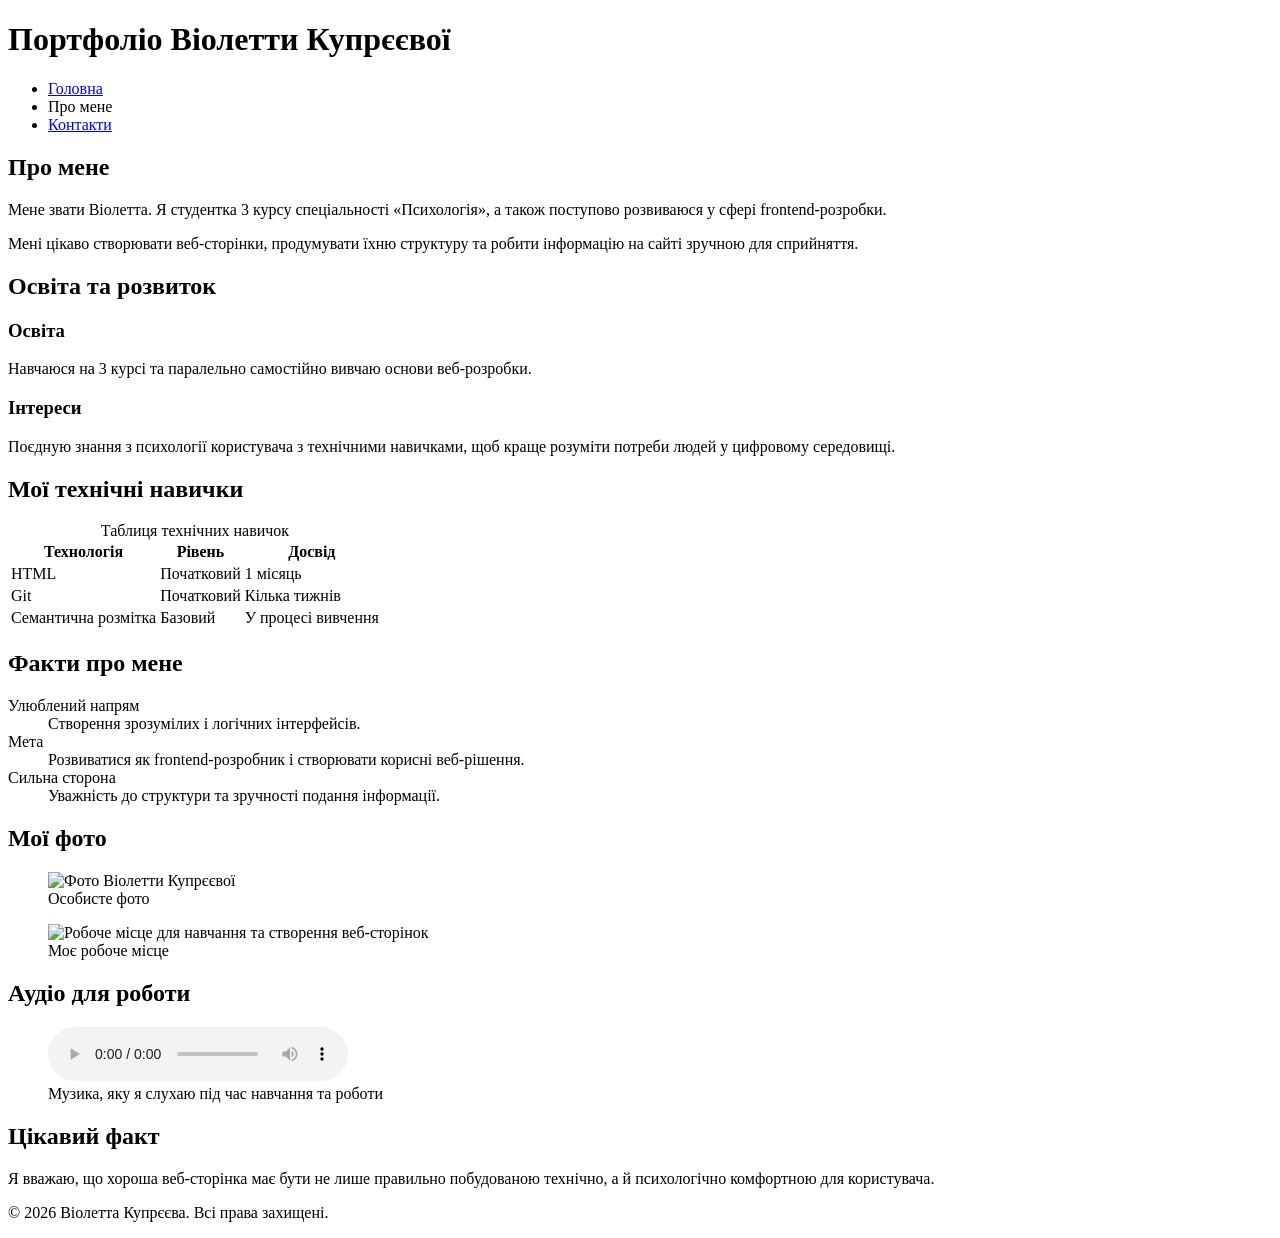
==== about.html @ 8d9bf032 "feat: create about.html with personal info and skills table" ====
<!DOCTYPE html>
<html lang="uk">
<head>
    <meta charset="UTF-8">
    <meta name="viewport" content="width=device-width, initial-scale=1.0">
    <meta name="description" content="Сторінка з детальною інформацією про Віолетту Купрєєву, її освіту, навички та інтереси.">
    <meta name="author" content="Віолетта Купрєєва">
    <title>Про мене — Портфоліо Віолетти Купрєєвої</title>
</head>
<body>
    <header>
        <h1>Портфоліо Віолетти Купрєєвої</h1>
        <nav>
            <ul>
                <li><a href="index.html">Головна</a></li>
                <li>Про мене</li>
                <li><a href="contacts.html">Контакти</a></li>
            </ul>
        </nav>
    </header>

    <main>
        <section>
            <h2>Про мене</h2>
            <p>Мене звати Віолетта. Я студентка 3 курсу спеціальності «Психологія», а також поступово розвиваюся у сфері frontend-розробки.</p>
            <p>Мені цікаво створювати веб-сторінки, продумувати їхню структуру та робити інформацію на сайті зручною для сприйняття.</p>
        </section>

        <section>
            <h2>Освіта та розвиток</h2>
            <h3>Освіта</h3>
            <p>Навчаюся на 3 курсі та паралельно самостійно вивчаю основи веб-розробки.</p>

            <h3>Інтереси</h3>
            <p>Поєдную знання з психології користувача з технічними навичками, щоб краще розуміти потреби людей у цифровому середовищі.</p>
        </section>

        <section>
            <h2>Мої технічні навички</h2>
            <table>
                <caption>Таблиця технічних навичок</caption>
                <thead>
                    <tr>
                        <th>Технологія</th>
                        <th>Рівень</th>
                        <th>Досвід</th>
                    </tr>
                </thead>
                <tbody>
                    <tr>
                        <td>HTML</td>
                        <td>Початковий</td>
                        <td>1 місяць</td>
                    </tr>
                    <tr>
                        <td>Git</td>
                        <td>Початковий</td>
                        <td>Кілька тижнів</td>
                    </tr>
                    <tr>
                        <td>Семантична розмітка</td>
                        <td>Базовий</td>
                        <td>У процесі вивчення</td>
                    </tr>
                </tbody>
            </table>
        </section>

        <section>
            <h2>Факти про мене</h2>
            <dl>
                <dt>Улюблений напрям</dt>
                <dd>Створення зрозумілих і логічних інтерфейсів.</dd>

                <dt>Мета</dt>
                <dd>Розвиватися як frontend-розробник і створювати корисні веб-рішення.</dd>

                <dt>Сильна сторона</dt>
                <dd>Уважність до структури та зручності подання інформації.</dd>
            </dl>
        </section>

        <section>
            <h2>Мої фото</h2>
            <figure>
                <img src="images/photo.jpg" alt="Фото Віолетти Купрєєвої" width="300">
                <figcaption>Особисте фото</figcaption>
            </figure>

            <figure>
                <img src="images/workspace.jpg" alt="Робоче місце для навчання та створення веб-сторінок" width="300">
                <figcaption>Моє робоче місце</figcaption>
            </figure>
        </section>

        <section>
            <h2>Аудіо для роботи</h2>
            <figure>
                <audio controls>
                    <source src="audio/music.mp3" type="audio/mpeg">
                    Ваш браузер не підтримує аудіо.
                </audio>
                <figcaption>Музика, яку я слухаю під час навчання та роботи</figcaption>
            </figure>
        </section>

        <aside>
            <h2>Цікавий факт</h2>
            <p>Я вважаю, що хороша веб-сторінка має бути не лише правильно побудованою технічно, а й психологічно комфортною для користувача.</p>
        </aside>
    </main>

    <footer>
        <p>&copy; 2026 Віолетта Купрєєва. Всі права захищені.</p>
    </footer>
</body>
</html>
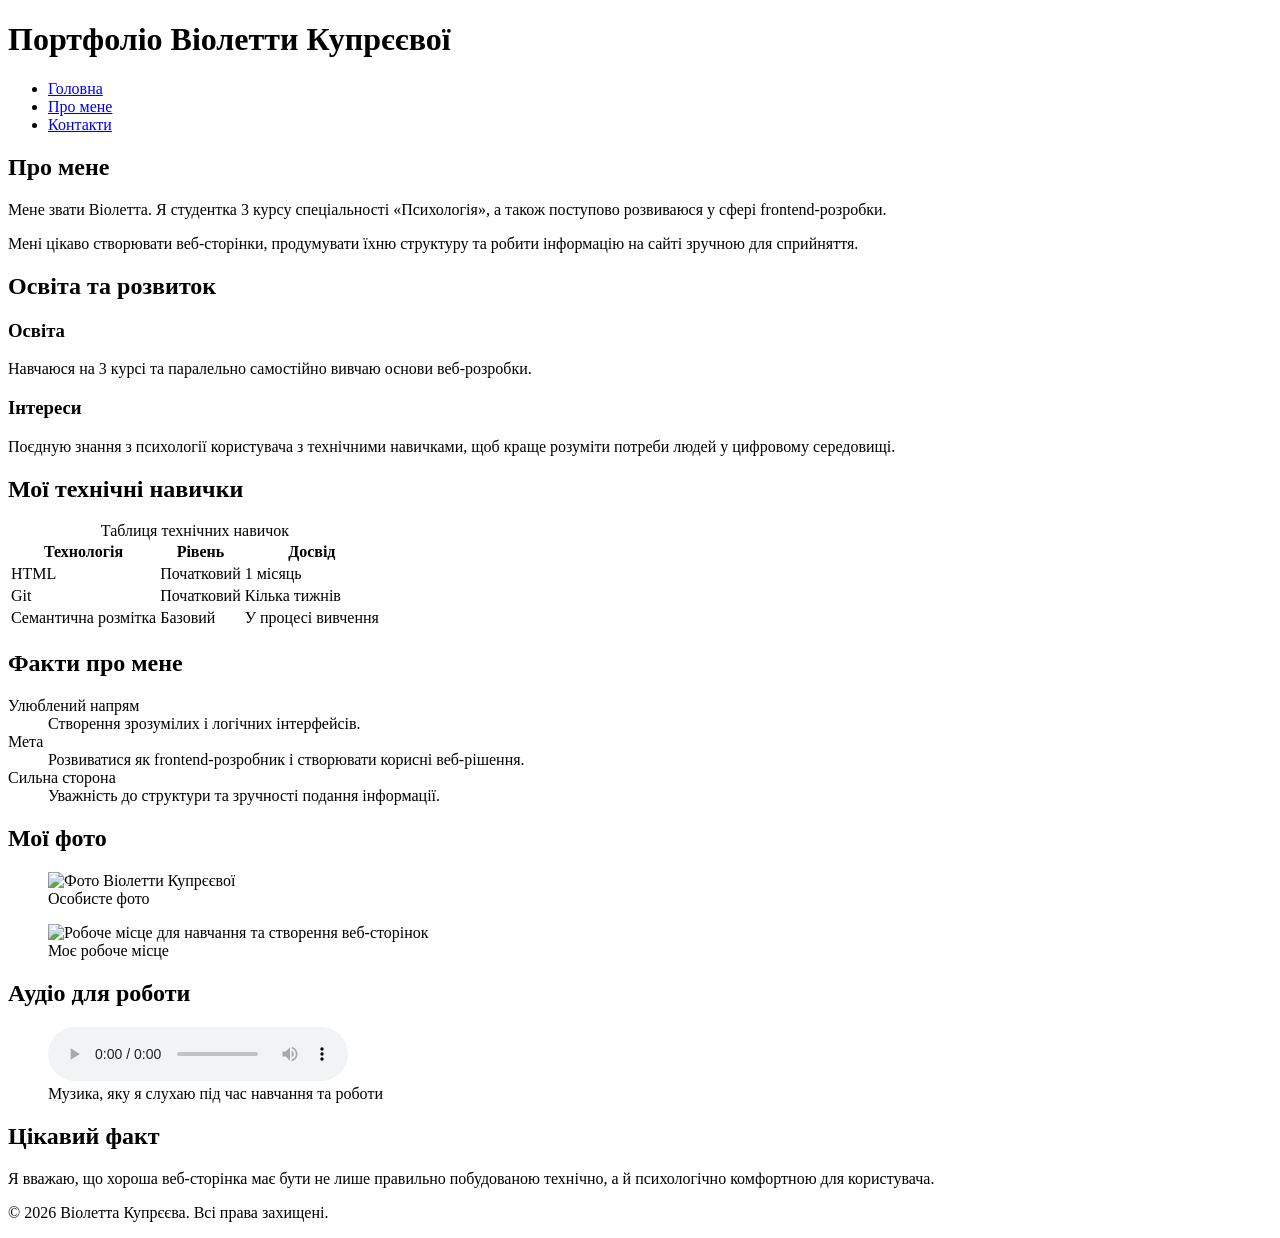
==== commit e6eb76ab: "feat: highlight current page in navigation" ====
--- a/about.html
+++ b/about.html
@@ -13,7 +13,7 @@
         <nav>
             <ul>
                 <li><a href="index.html">Головна</a></li>
-                <li>Про мене</li>
+                <li><a href="about.html" aria-current="page">Про мене</a></li>
                 <li><a href="contacts.html">Контакти</a></li>
             </ul>
         </nav>
@@ -28,11 +28,15 @@
 
         <section>
             <h2>Освіта та розвиток</h2>
-            <h3>Освіта</h3>
-            <p>Навчаюся на 3 курсі та паралельно самостійно вивчаю основи веб-розробки.</p>
+            <article>
+                <h3>Освіта</h3>
+                <p>Навчаюся на 3 курсі та паралельно самостійно вивчаю основи веб-розробки.</p>
+            </article>
 
-            <h3>Інтереси</h3>
-            <p>Поєдную знання з психології користувача з технічними навичками, щоб краще розуміти потреби людей у цифровому середовищі.</p>
+            <article>
+                <h3>Інтереси</h3>
+                <p>Поєдную знання з психології користувача з технічними навичками, щоб краще розуміти потреби людей у цифровому середовищі.</p>
+            </article>
         </section>
 
         <section>
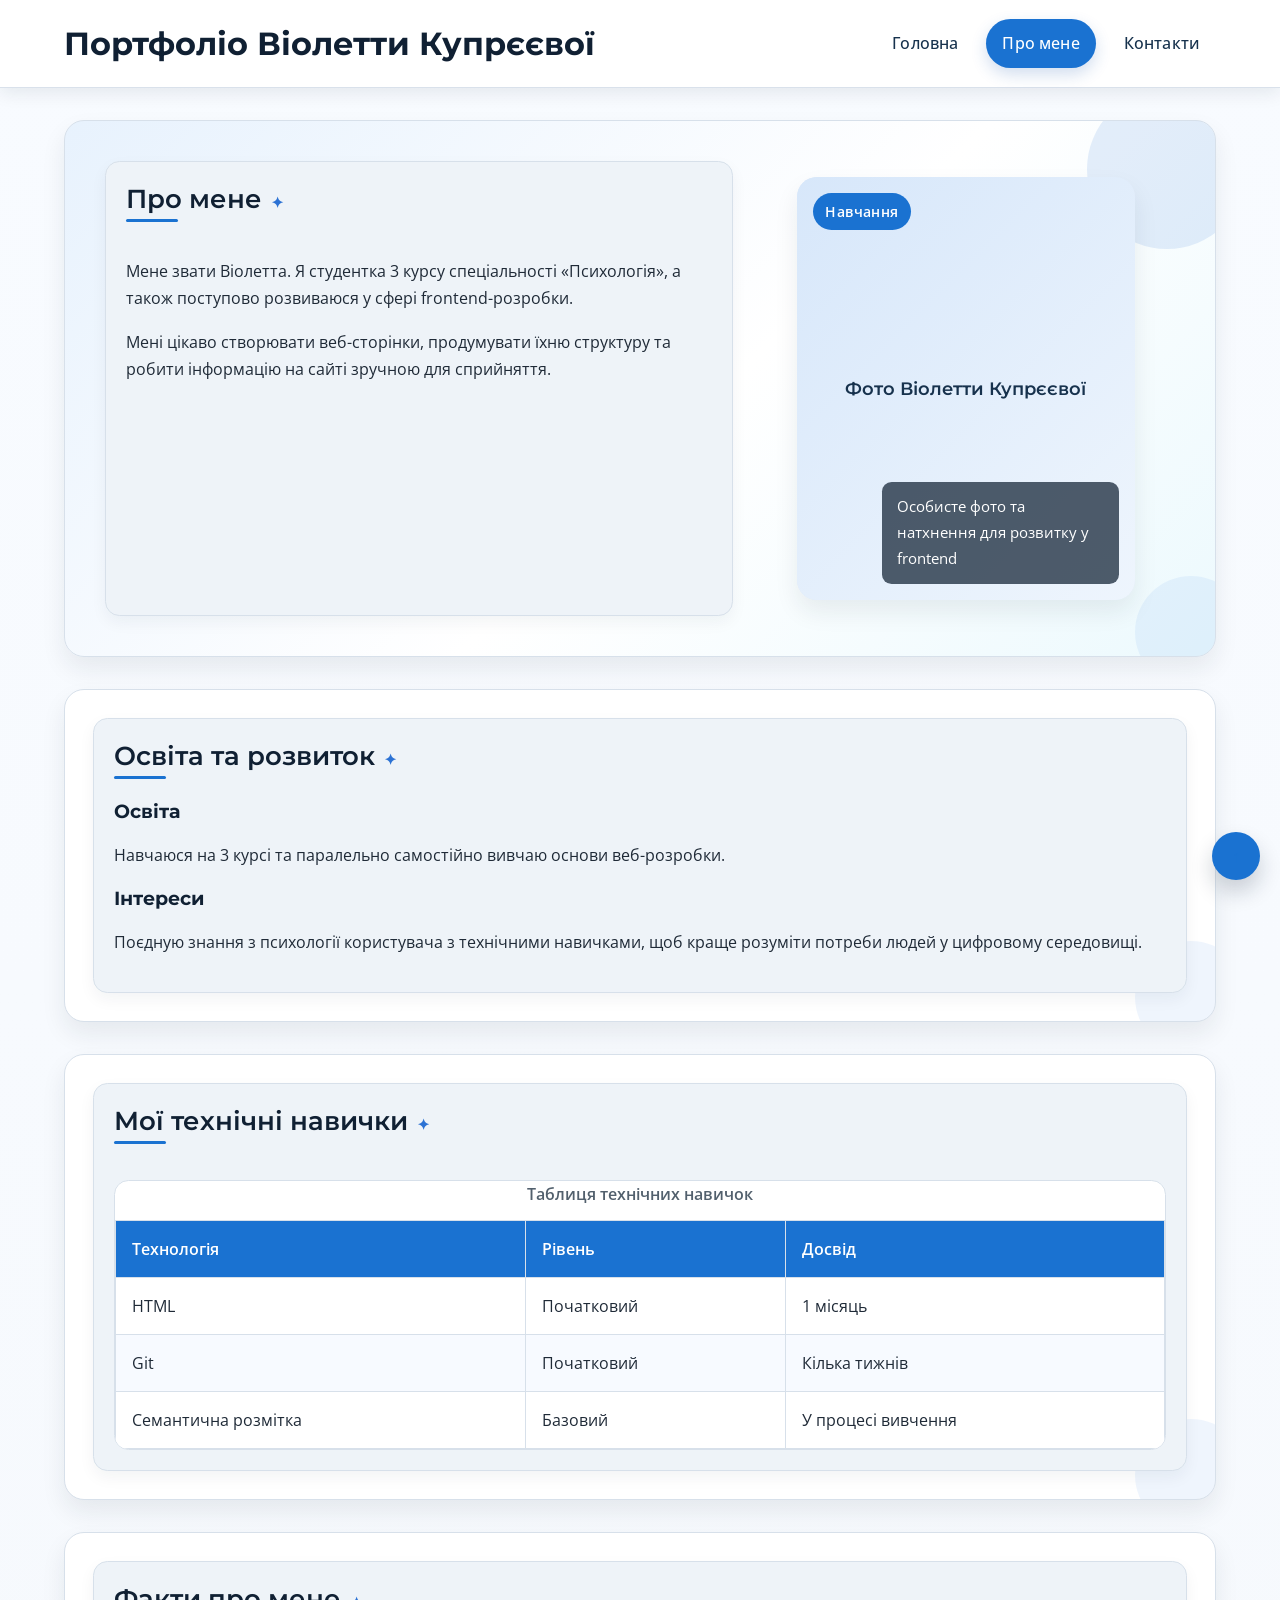
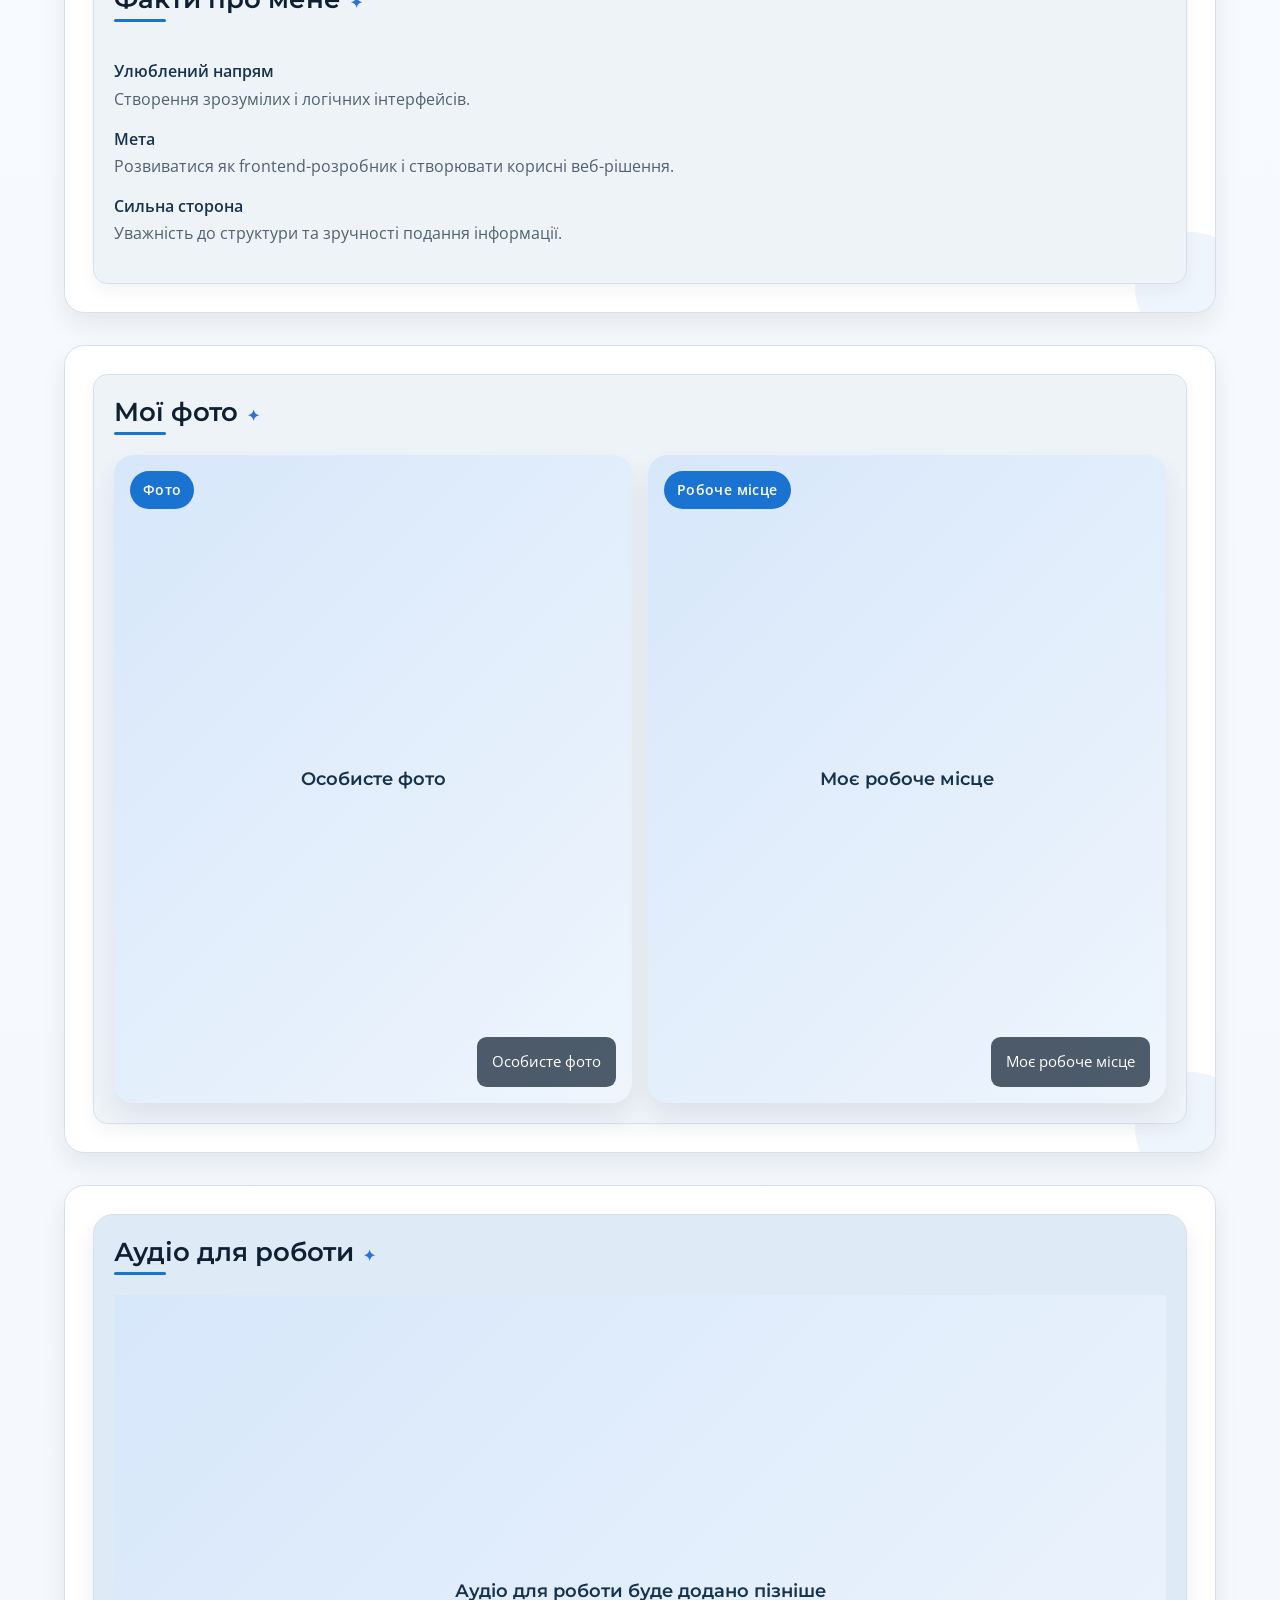
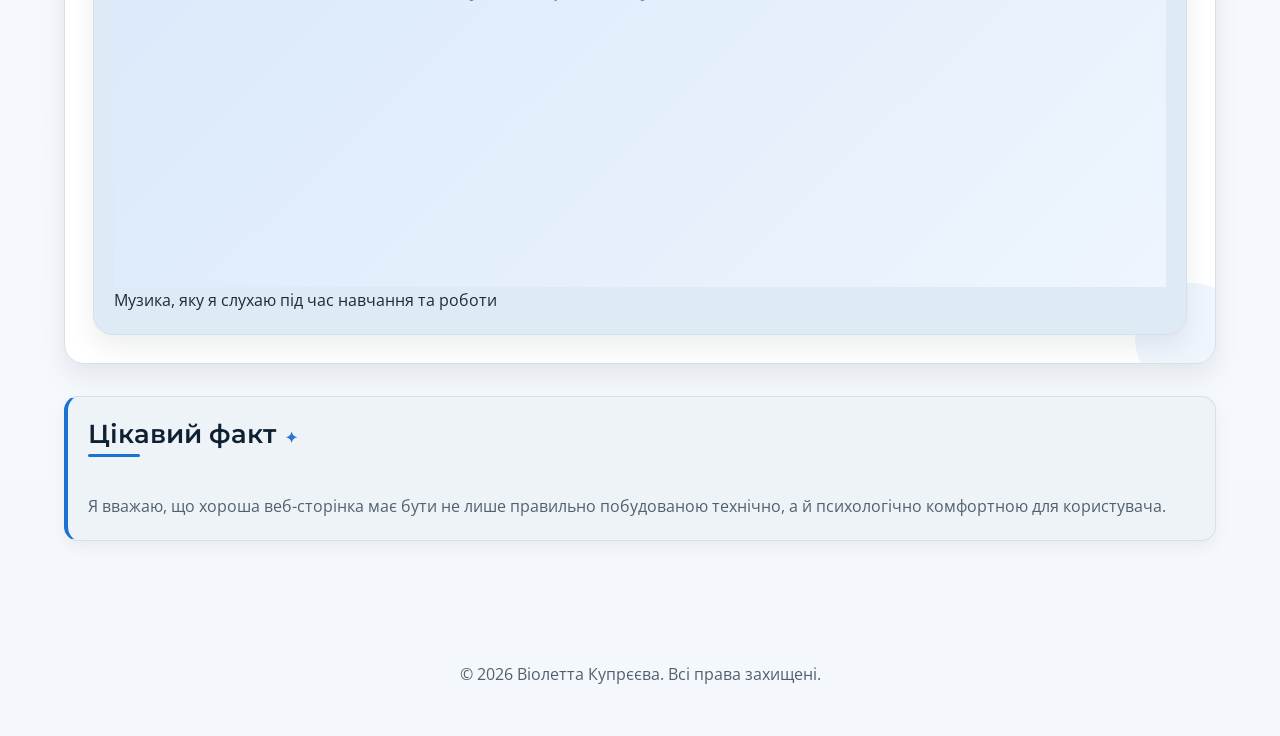
==== commit 8ca3371b: "feat: add CSS styles" ====
--- a/about.html
+++ b/about.html
@@ -6,116 +6,161 @@
     <meta name="description" content="Сторінка з детальною інформацією про Віолетту Купрєєву, її освіту, навички та інтереси.">
     <meta name="author" content="Віолетта Купрєєва">
     <title>Про мене — Портфоліо Віолетти Купрєєвої</title>
+    <link rel="preconnect" href="https://fonts.googleapis.com">
+    <link rel="preconnect" href="https://fonts.gstatic.com" crossorigin>
+    <link href="https://fonts.googleapis.com/css2?family=Montserrat:wght@400;500;600;700&family=Open+Sans:wght@400;500;600&display=swap" rel="stylesheet">
+    <link rel="stylesheet" href="styles.css">
 </head>
-<body>
-    <header>
-        <h1>Портфоліо Віолетти Купрєєвої</h1>
-        <nav>
-            <ul>
-                <li><a href="index.html">Головна</a></li>
-                <li><a href="about.html" aria-current="page">Про мене</a></li>
-                <li><a href="contacts.html">Контакти</a></li>
-            </ul>
-        </nav>
+<body id="top" class="site-body">
+    <header id="site-header" class="site-header">
+        <div class="content-shell">
+            <h1>Портфоліо Віолетти Купрєєвої</h1>
+            <nav aria-label="Основна навігація">
+                <ul class="nav-menu">
+                    <li><a href="index.html">Головна</a></li>
+                    <li><a href="about.html" aria-current="page">Про мене</a></li>
+                    <li><a href="contacts.html">Контакти</a></li>
+                </ul>
+            </nav>
+        </div>
     </header>
 
-    <main>
-        <section>
-            <h2>Про мене</h2>
-            <p>Мене звати Віолетта. Я студентка 3 курсу спеціальності «Психологія», а також поступово розвиваюся у сфері frontend-розробки.</p>
-            <p>Мені цікаво створювати веб-сторінки, продумувати їхню структуру та робити інформацію на сайті зручною для сприйняття.</p>
-        </section>
+    <main class="page-main">
+        <div class="content-shell">
+            <section id="hero" class="content-section">
+                <div class="info-card">
+                    <h2 class="section-title">Про мене</h2>
+                    <p>Мене звати Віолетта. Я студентка 3 курсу спеціальності «Психологія», а також поступово розвиваюся у сфері frontend-розробки.</p>
+                    <p>Мені цікаво створювати веб-сторінки, продумувати їхню структуру та робити інформацію на сайті зручною для сприйняття.</p>
+                </div>
 
-        <section>
-            <h2>Освіта та розвиток</h2>
-            <article>
-                <h3>Освіта</h3>
-                <p>Навчаюся на 3 курсі та паралельно самостійно вивчаю основи веб-розробки.</p>
-            </article>
+                <figure class="media-card">
+                    <span class="media-badge">Навчання</span>
+                    <div class="media-placeholder media-placeholder--portrait" aria-label="Місце для особистого фото">
+                        Фото Віолетти Купрєєвої
+                    </div>
+                    <figcaption class="media-overlay">Особисте фото та натхнення для розвитку у frontend</figcaption>
+                </figure>
+            </section>
 
-            <article>
-                <h3>Інтереси</h3>
-                <p>Поєдную знання з психології користувача з технічними навичками, щоб краще розуміти потреби людей у цифровому середовищі.</p>
-            </article>
-        </section>
+            <section class="content-section">
+                <div class="info-card">
+                    <h2 class="section-title">Освіта та розвиток</h2>
+                    <article>
+                        <h3>Освіта</h3>
+                        <p>Навчаюся на 3 курсі та паралельно самостійно вивчаю основи веб-розробки.</p>
+                    </article>
 
-        <section>
-            <h2>Мої технічні навички</h2>
-            <table>
-                <caption>Таблиця технічних навичок</caption>
-                <thead>
-                    <tr>
-                        <th>Технологія</th>
-                        <th>Рівень</th>
-                        <th>Досвід</th>
-                    </tr>
-                </thead>
-                <tbody>
-                    <tr>
-                        <td>HTML</td>
-                        <td>Початковий</td>
-                        <td>1 місяць</td>
-                    </tr>
-                    <tr>
-                        <td>Git</td>
-                        <td>Початковий</td>
-                        <td>Кілька тижнів</td>
-                    </tr>
-                    <tr>
-                        <td>Семантична розмітка</td>
-                        <td>Базовий</td>
-                        <td>У процесі вивчення</td>
-                    </tr>
-                </tbody>
-            </table>
-        </section>
+                    <article>
+                        <h3>Інтереси</h3>
+                        <p>Поєдную знання з психології користувача з технічними навичками, щоб краще розуміти потреби людей у цифровому середовищі.</p>
+                    </article>
+                </div>
+            </section>
 
-        <section>
-            <h2>Факти про мене</h2>
-            <dl>
-                <dt>Улюблений напрям</dt>
-                <dd>Створення зрозумілих і логічних інтерфейсів.</dd>
+            <section class="content-section">
+                <div class="info-card">
+                    <h2 class="section-title">Мої технічні навички</h2>
+                    <div class="table-wrapper">
+                        <table>
+                            <caption>Таблиця технічних навичок</caption>
+                            <thead>
+                                <tr>
+                                    <th>Технологія</th>
+                                    <th>Рівень</th>
+                                    <th>Досвід</th>
+                                </tr>
+                            </thead>
+                            <tbody>
+                                <tr>
+                                    <td>HTML</td>
+                                    <td>Початковий</td>
+                                    <td>1 місяць</td>
+                                </tr>
+                                <tr>
+                                    <td>Git</td>
+                                    <td>Початковий</td>
+                                    <td>Кілька тижнів</td>
+                                </tr>
+                                <tr>
+                                    <td>Семантична розмітка</td>
+                                    <td>Базовий</td>
+                                    <td>У процесі вивчення</td>
+                                </tr>
+                            </tbody>
+                        </table>
+                    </div>
+                </div>
+            </section>
 
-                <dt>Мета</dt>
-                <dd>Розвиватися як frontend-розробник і створювати корисні веб-рішення.</dd>
+            <section class="content-section">
+                <div class="info-card">
+                    <h2 class="section-title">Факти про мене</h2>
+                    <dl>
+                        <dt>Улюблений напрям</dt>
+                        <dd>Створення зрозумілих і логічних інтерфейсів.</dd>
 
-                <dt>Сильна сторона</dt>
-                <dd>Уважність до структури та зручності подання інформації.</dd>
-            </dl>
-        </section>
+                        <dt>Мета</dt>
+                        <dd>Розвиватися як frontend-розробник і створювати корисні веб-рішення.</dd>
 
-        <section>
-            <h2>Мої фото</h2>
-            <figure>
-                <img src="images/photo.jpg" alt="Фото Віолетти Купрєєвої" width="300">
-                <figcaption>Особисте фото</figcaption>
-            </figure>
+                        <dt>Сильна сторона</dt>
+                        <dd>Уважність до структури та зручності подання інформації.</dd>
+                    </dl>
+                </div>
+            </section>
 
-            <figure>
-                <img src="images/workspace.jpg" alt="Робоче місце для навчання та створення веб-сторінок" width="300">
-                <figcaption>Моє робоче місце</figcaption>
-            </figure>
-        </section>
+            <section class="content-section">
+                <div class="info-card">
+                    <h2 class="section-title">Мої фото</h2>
+                    <div class="gallery-grid">
+                        <div class="media-card">
+                            <span class="media-badge">Фото</span>
+                            <figure>
+                                <div class="media-placeholder media-placeholder--portrait" aria-label="Місце для особистого фото">
+                                    Особисте фото
+                                </div>
+                                <figcaption class="media-overlay">Особисте фото</figcaption>
+                            </figure>
+                        </div>
 
-        <section>
-            <h2>Аудіо для роботи</h2>
-            <figure>
-                <audio controls>
-                    <source src="audio/music.mp3" type="audio/mpeg">
-                    Ваш браузер не підтримує аудіо.
-                </audio>
-                <figcaption>Музика, яку я слухаю під час навчання та роботи</figcaption>
-            </figure>
-        </section>
+                        <div class="media-card">
+                            <span class="media-badge">Робоче місце</span>
+                            <figure>
+                                <div class="media-placeholder media-placeholder--portrait" aria-label="Місце для фото робочого місця">
+                                    Моє робоче місце
+                                </div>
+                                <figcaption class="media-overlay">Моє робоче місце</figcaption>
+                            </figure>
+                        </div>
+                    </div>
+                </div>
+            </section>
 
-        <aside>
-            <h2>Цікавий факт</h2>
-            <p>Я вважаю, що хороша веб-сторінка має бути не лише правильно побудованою технічно, а й психологічно комфортною для користувача.</p>
-        </aside>
+            <section class="content-section">
+                <div class="info-card media-card">
+                    <h2 class="section-title">Аудіо для роботи</h2>
+                    <figure>
+                        <div class="media-placeholder media-placeholder--wide" aria-label="Місце для аудіо">
+                            Аудіо для роботи буде додано пізніше
+                        </div>
+                        <figcaption>Музика, яку я слухаю під час навчання та роботи</figcaption>
+                    </figure>
+                </div>
+            </section>
+
+            <aside class="side-note">
+                <h2 class="section-title">Цікавий факт</h2>
+                <p>Я вважаю, що хороша веб-сторінка має бути не лише правильно побудованою технічно, а й психологічно комфортною для користувача.</p>
+            </aside>
+        </div>
     </main>
 
-    <footer>
-        <p>&copy; 2026 Віолетта Купрєєва. Всі права захищені.</p>
+    <footer class="site-footer">
+        <div class="content-shell">
+            <p>&copy; 2026 Віолетта Купрєєва. Всі права захищені.</p>
+        </div>
     </footer>
+
+    <a class="back-to-top" href="#top" aria-label="Повернутися нагору">↑</a>
 </body>
 </html>
--- a/styles.css
+++ b/styles.css
@@ -0,0 +1,760 @@
+/* ===== Загальні стилі ===== */
+*,
+*::before,
+*::after {
+    box-sizing: border-box;
+}
+
+:root {
+    --bg-color: #f4f7fb;
+    --surface-color: #ffffff;
+    --surface-muted: #eef3f8;
+    --text-color: #1f2a37;
+    --text-soft: #52606d;
+    --accent-color: hsl(211, 78%, 46%);
+    --accent-dark: hsl(211, 78%, 36%);
+    --accent-light: hsl(211, 85%, 94%);
+    --visited-color: rgb(89, 57, 151);
+    --border-color: #d7e0ea;
+    --shadow-soft: 0 0.75rem 1.5rem rgba(31, 42, 55, 0.08);
+    --shadow-hover: 0 1rem 2rem rgba(31, 42, 55, 0.14);
+    --header-height: 5.5rem;
+    --radius-lg: 1.25rem;
+    --radius-md: 0.9rem;
+    --radius-sm: 0.6rem;
+    --container-width: 72rem;
+}
+
+html {
+    scroll-behavior: smooth;
+}
+
+body {
+    margin: 0;
+    padding: 0;
+}
+
+.site-body {
+    font-family: "Open Sans", Arial, sans-serif;
+    font-size: 1rem;
+    line-height: 1.7;
+    color: var(--text-color);
+    background: linear-gradient(180deg, #f8fbff 0%, var(--bg-color) 100%);
+}
+
+img,
+video,
+audio {
+    display: block;
+    max-width: 100%;
+}
+
+a {
+    text-decoration: none;
+    transition: color 0.25s ease, background-color 0.25s ease, transform 0.25s ease, box-shadow 0.25s ease;
+}
+
+a:link {
+    color: var(--accent-color);
+}
+
+a:visited {
+    color: var(--visited-color);
+}
+
+a:hover {
+    color: var(--accent-dark);
+}
+
+a:active {
+    color: #123f80;
+}
+
+a:focus,
+a:focus-visible {
+    outline: 0.1875rem solid rgba(52, 123, 224, 0.35);
+    outline-offset: 0.15rem;
+    border-radius: 0.25rem;
+}
+
+p,
+li,
+dd,
+dt,
+td,
+th,
+label,
+input,
+select,
+textarea,
+button {
+    font-size: 1rem;
+}
+
+h1,
+h2,
+h3 {
+    margin-top: 0;
+    font-family: "Montserrat", "Open Sans", Arial, sans-serif;
+    line-height: 1.25;
+    color: #102033;
+}
+
+h1 {
+    font-size: 2rem;
+}
+
+h2 {
+    font-size: 1.65rem;
+}
+
+h3 {
+    font-size: 1.2rem;
+}
+
+ul,
+ol {
+    padding-left: 1.25rem;
+}
+
+.page-main {
+    padding-top: calc(var(--header-height) + 2rem);
+    padding-bottom: 3rem;
+}
+
+.content-shell {
+    width: min(100% - 2rem, var(--container-width));
+    margin: 0 auto;
+}
+
+.content-section,
+.side-note {
+    margin-bottom: 2rem;
+}
+
+.content-section {
+    position: relative;
+    padding: 1.75rem;
+    background-color: var(--surface-color);
+    border: 0.0625rem solid var(--border-color);
+    border-radius: var(--radius-lg);
+    box-shadow: var(--shadow-soft);
+    overflow: hidden;
+}
+
+.content-section::after {
+    content: "";
+    position: absolute;
+    inset: auto -2rem -2rem auto;
+    width: 7rem;
+    height: 7rem;
+    border-radius: 50%;
+    background: rgba(52, 123, 224, 0.08);
+    z-index: 0;
+}
+
+.content-section > * {
+    position: relative;
+    z-index: 1;
+}
+
+.section-title {
+    position: relative;
+    display: inline-block;
+    margin-bottom: 1.25rem;
+    padding-bottom: 0.45rem;
+    font-size: 1.65rem;
+    font-weight: 600;
+}
+
+.section-title::before {
+    content: "";
+    position: absolute;
+    left: 0;
+    bottom: 0;
+    width: 3.25rem;
+    height: 0.2rem;
+    border-radius: 999px;
+    background: var(--accent-color);
+}
+
+.section-title::after {
+    content: "✦";
+    margin-left: 0.55rem;
+    color: rgb(44, 114, 212);
+    font-size: 0.95rem;
+}
+
+/* ===== Хедер та навігація ===== */
+#site-header.site-header {
+    position: fixed;
+    top: 0;
+    left: 0;
+    width: 100%;
+    min-height: var(--header-height);
+    display: flex;
+    align-items: center;
+    padding: 1rem 0;
+    background-color: rgba(255, 255, 255, 0.94);
+    backdrop-filter: blur(0.5rem);
+    border-bottom: 0.0625rem solid rgba(215, 224, 234, 0.95);
+    box-shadow: 0 0.35rem 1rem rgba(16, 32, 51, 0.08);
+    z-index: 1000;
+}
+
+#site-header.site-header .content-shell {
+    display: flex;
+    align-items: center;
+    justify-content: space-between;
+    gap: 1rem;
+}
+
+#site-header h1,
+#site-header h2,
+#site-header p {
+    margin-bottom: 0;
+}
+
+#site-header h1 {
+    flex: 1 1 18rem;
+    font-size: clamp(1.55rem, 3vw, 2rem);
+}
+
+.site-header nav {
+    margin-left: auto;
+}
+
+nav a {
+    letter-spacing: 0.01em;
+}
+
+.nav-menu {
+    display: flex;
+    flex-wrap: wrap;
+    gap: 0.75rem;
+    align-items: center;
+    justify-content: flex-end;
+    margin: 0;
+    padding: 0;
+    list-style: none;
+}
+
+.nav-menu > li {
+    margin: 0;
+}
+
+.nav-menu a:link,
+.nav-menu a:visited {
+    display: inline-block;
+    padding: 0.7rem 1rem;
+    border-radius: 999px;
+    color: #17324d;
+    font-weight: 500;
+    background-color: transparent;
+}
+
+.nav-menu a[aria-current="page"] {
+    color: #ffffff;
+    background-color: var(--accent-color);
+    box-shadow: 0 0.4rem 1rem rgba(32, 89, 174, 0.2);
+}
+
+.nav-menu a:hover {
+    color: #ffffff;
+    background-color: var(--accent-color);
+    transform: translateY(-0.125rem);
+}
+
+.nav-menu a:active {
+    transform: translateY(0);
+    background-color: var(--accent-dark);
+}
+
+.nav-menu a:focus,
+.nav-menu a:focus-visible {
+    outline: 0.1875rem solid rgba(52, 123, 224, 0.35);
+    outline-offset: 0.15rem;
+}
+
+/* ===== Головна секція ===== */
+#hero {
+    position: relative;
+    display: grid;
+    grid-template-columns: minmax(0, 1.2fr) minmax(16rem, 0.8fr);
+    gap: 1.5rem;
+    align-items: stretch;
+    padding: 2.5rem;
+    background: linear-gradient(135deg, hsl(211, 85%, 95%) 0%, #ffffff 55%, hsl(194, 83%, 96%) 100%);
+}
+
+#hero::before {
+    content: "";
+    position: absolute;
+    top: -2rem;
+    right: -2rem;
+    width: 10rem;
+    height: 10rem;
+    border-radius: 50%;
+    background: rgba(45, 114, 214, 0.12);
+}
+
+.info-card,
+.side-note {
+    padding: 1.25rem;
+    background-color: var(--surface-muted);
+    border: 0.0625rem solid var(--border-color);
+    border-radius: var(--radius-md);
+    box-shadow: 0 0.4rem 1rem rgba(16, 32, 51, 0.05);
+}
+
+.info-card:hover,
+.side-note:hover {
+    box-shadow: var(--shadow-hover);
+}
+
+.side-note {
+    border-left: 0.3rem solid var(--accent-color);
+    color: var(--text-soft);
+}
+
+.side-note p:last-child {
+    margin-bottom: 0;
+}
+
+.content-section ul li::marker,
+.content-section ol li::marker {
+    color: var(--accent-color);
+}
+
+.media-card {
+    position: relative;
+    overflow: hidden;
+    border-radius: var(--radius-lg);
+    background-color: #dfeaf7;
+    box-shadow: var(--shadow-soft);
+}
+
+.media-card figure {
+    margin: 0;
+}
+
+.media-card img,
+.media-card video {
+    width: 100%;
+    border-radius: inherit;
+}
+
+.media-card img {
+    aspect-ratio: 4 / 5;
+    object-fit: cover;
+    transition: transform 0.35s ease;
+}
+
+.media-card:hover img {
+    transform: scale(1.04);
+}
+
+.media-badge {
+    position: absolute;
+    top: 1rem;
+    left: 1rem;
+    display: inline-block;
+    padding: 0.45rem 0.8rem;
+    border-radius: 999px;
+    background-color: var(--accent-color);
+    color: #ffffff;
+    font-size: 0.85rem;
+    font-weight: 600;
+    letter-spacing: 0.03em;
+    z-index: 2;
+}
+
+.media-overlay {
+    position: absolute;
+    right: 1rem;
+    bottom: 1rem;
+    max-width: 70%;
+    padding: 0.75rem 0.95rem;
+    border-radius: var(--radius-sm);
+    background-color: rgba(16, 32, 51, 0.72);
+    color: #ffffff;
+    font-size: 0.95rem;
+    z-index: 2;
+}
+
+.media-placeholder {
+    display: grid;
+    place-items: center;
+    width: 100%;
+    min-height: 20rem;
+    padding: 1.5rem;
+    background: linear-gradient(135deg, #d7e7fa 0%, #eef5fd 100%);
+    color: #17324d;
+    text-align: center;
+    font-family: "Montserrat", "Open Sans", Arial, sans-serif;
+    font-size: 1.1rem;
+    font-weight: 600;
+}
+
+.media-placeholder--portrait {
+    aspect-ratio: 4 / 5;
+}
+
+.media-placeholder--wide {
+    min-height: 14rem;
+    aspect-ratio: 16 / 9;
+}
+
+.gallery-grid {
+    display: grid;
+    grid-template-columns: repeat(auto-fit, minmax(15rem, 1fr));
+    gap: 1rem;
+}
+
+blockquote {
+    margin: 1rem 0 0;
+    padding: 1rem 1.2rem;
+    border-left: 0.25rem solid var(--accent-color);
+    background-color: #f6faff;
+    border-radius: 0 var(--radius-sm) var(--radius-sm) 0;
+}
+
+blockquote p {
+    margin: 0;
+}
+
+blockquote p::before {
+    content: "“";
+    color: var(--accent-color);
+    font-size: 1.35rem;
+    font-weight: 700;
+    margin-right: 0.2rem;
+}
+
+blockquote p::after {
+    content: "”";
+    color: var(--accent-color);
+    font-size: 1.35rem;
+    font-weight: 700;
+    margin-left: 0.2rem;
+}
+
+/* ===== Таблиця ===== */
+.table-wrapper {
+    margin-top: 1rem;
+    border: 0.0625rem solid var(--border-color);
+    border-radius: var(--radius-md);
+    overflow-x: auto;
+    background-color: var(--surface-color);
+}
+
+table {
+    width: 100%;
+    min-width: 32rem;
+    border-collapse: collapse;
+    background-color: var(--surface-color);
+}
+
+caption {
+    margin-bottom: 0.75rem;
+    font-weight: 600;
+    color: var(--text-soft);
+}
+
+th,
+td {
+    padding: 0.9rem 1rem;
+    border: 0.0625rem solid var(--border-color);
+    text-align: left;
+}
+
+th {
+    background-color: var(--accent-color);
+    color: #ffffff;
+    font-weight: 600;
+}
+
+tbody tr:nth-child(even) {
+    background-color: #f7faff;
+}
+
+tbody tr:hover {
+    background-color: var(--accent-light);
+}
+
+dt {
+    font-weight: 600;
+    color: #17324d;
+}
+
+dd {
+    margin: 0 0 0.8rem 0;
+    color: var(--text-soft);
+}
+
+/* ===== Контакти ===== */
+.contact-list {
+    display: grid;
+    gap: 0.85rem;
+}
+
+.contact-list .info-card {
+    height: 100%;
+}
+
+.contact-list p:last-child {
+    margin-bottom: 0;
+}
+
+/* ===== Форма ===== */
+.contact-form {
+    display: grid;
+    gap: 1.25rem;
+    margin-top: 1rem;
+}
+
+.form-group {
+    margin: 0;
+    padding: 1.1rem;
+    border: 0.0625rem solid var(--border-color);
+    border-radius: var(--radius-md);
+    background-color: #fbfdff;
+}
+
+.form-group legend {
+    padding: 0 0.4rem;
+    font-weight: 600;
+    color: #17324d;
+}
+
+.input-row + .input-row {
+    margin-top: 1rem;
+}
+
+.input-row p {
+    margin: 0 0 0.55rem;
+    font-weight: 500;
+    color: #17324d;
+}
+
+.contact-form label {
+    display: inline-block;
+    margin-bottom: 0.45rem;
+    font-weight: 500;
+}
+
+.contact-form input[type="text"],
+.contact-form input[type="email"],
+.contact-form select,
+.contact-form textarea {
+    width: 100%;
+    padding: 0.8rem 0.95rem;
+    border: 0.0625rem solid #bfd0e2;
+    border-radius: var(--radius-sm);
+    background-color: #ffffff;
+    color: var(--text-color);
+    transition: border-color 0.25s ease, box-shadow 0.25s ease, background-color 0.25s ease;
+}
+
+.contact-form textarea {
+    min-height: 8rem;
+    resize: vertical;
+}
+
+.choice-group {
+    display: grid;
+    gap: 0.55rem;
+}
+
+.choice-group label,
+.consent-row label {
+    display: flex;
+    align-items: center;
+    gap: 0.55rem;
+    margin-bottom: 0;
+    font-weight: 400;
+}
+
+.contact-form input[type="radio"],
+.contact-form input[type="checkbox"] {
+    flex-shrink: 0;
+    accent-color: var(--accent-color);
+    margin: 0;
+}
+
+.contact-form input[type="text"]:focus,
+.contact-form input[type="email"]:focus,
+.contact-form select:focus,
+.contact-form textarea:focus,
+.contact-form input[type="radio"]:focus,
+.contact-form input[type="checkbox"]:focus {
+    outline: 0.1875rem solid rgba(52, 123, 224, 0.24);
+    outline-offset: 0.1rem;
+    border-color: var(--accent-color);
+    box-shadow: 0 0 0 0.2rem rgba(52, 123, 224, 0.12);
+}
+
+.contact-form input[type="text"]::placeholder,
+.contact-form input[type="email"]::placeholder,
+.contact-form textarea::placeholder {
+    color: #7b8da1;
+}
+
+.primary-button,
+.contact-form button,
+.contact-form input[type="submit"] {
+    display: inline-block;
+    justify-self: start;
+    padding: 0.85rem 1.35rem;
+    border: none;
+    border-radius: 999px;
+    background: linear-gradient(135deg, var(--accent-color), var(--accent-dark));
+    color: #ffffff;
+    font-weight: 600;
+    cursor: pointer;
+    transition: transform 0.25s ease, box-shadow 0.25s ease, opacity 0.25s ease;
+}
+
+.primary-button:hover,
+.contact-form button:hover,
+.contact-form input[type="submit"]:hover {
+    transform: translateY(-0.125rem);
+    box-shadow: 0 0.8rem 1.4rem rgba(32, 89, 174, 0.25);
+    color: #ffffff;
+}
+
+.primary-button:active,
+.contact-form button:active,
+.contact-form input[type="submit"]:active {
+    transform: translateY(0);
+}
+
+.primary-button:focus,
+.primary-button:focus-visible,
+.contact-form button:focus,
+.contact-form button:focus-visible,
+.contact-form input[type="submit"]:focus,
+.contact-form input[type="submit"]:focus-visible {
+    outline: 0.1875rem solid rgba(52, 123, 224, 0.35);
+    outline-offset: 0.15rem;
+}
+
+/* ===== Медіа ===== */
+audio,
+video {
+    width: 100%;
+    margin-top: 1rem;
+    border-radius: var(--radius-md);
+    background-color: #dde8f4;
+}
+
+iframe,
+embed {
+    max-width: 100%;
+}
+
+/* ===== Футер ===== */
+.site-footer {
+    padding: 1.5rem 1rem 2rem;
+    text-align: center;
+    color: var(--text-soft);
+}
+
+.back-to-top {
+    position: fixed;
+    right: 1.25rem;
+    bottom: 1.25rem;
+    display: inline-flex;
+    align-items: center;
+    justify-content: center;
+    width: 3rem;
+    height: 3rem;
+    border-radius: 50%;
+    background-color: var(--accent-color);
+    color: #ffffff;
+    box-shadow: 0 0.75rem 1.4rem rgba(16, 32, 51, 0.2);
+    z-index: 999;
+}
+
+.back-to-top:hover {
+    background-color: var(--accent-dark);
+    color: #ffffff;
+    transform: translateY(-0.2rem);
+}
+
+.back-to-top:focus,
+.back-to-top:focus-visible {
+    outline: 0.1875rem solid rgba(52, 123, 224, 0.35);
+    outline-offset: 0.18rem;
+}
+
+hr {
+    border: none;
+    border-top: 0.0625rem solid var(--border-color);
+    margin: 1.5rem 0;
+}
+
+/* ===== Адаптивність ===== */
+@media (max-width: 62rem) {
+    #site-header.site-header .content-shell {
+        flex-direction: column;
+        align-items: flex-start;
+        justify-content: flex-start;
+    }
+
+    #site-header h1 {
+        flex: none;
+    }
+
+    .site-header nav {
+        width: 100%;
+        margin-left: 0;
+    }
+
+    .nav-menu {
+        justify-content: flex-start;
+    }
+
+    .page-main {
+        padding-top: 9rem;
+    }
+
+    #hero {
+        grid-template-columns: 1fr;
+        padding: 1.3rem;
+    }
+
+    .content-section {
+        padding: 1.3rem;
+    }
+
+    .media-overlay {
+        max-width: calc(100% - 2rem);
+        font-size: 0.88rem;
+    }
+}
+
+@media (max-width: 30rem) {
+    .content-shell {
+        width: min(100% - 1rem, var(--container-width));
+    }
+
+    .section-title {
+        font-size: 1.35rem;
+    }
+
+    .nav-menu a:link,
+    .nav-menu a:visited {
+        padding: 0.6rem 0.85rem;
+    }
+
+    .table-wrapper {
+        margin-left: -0.25rem;
+        margin-right: -0.25rem;
+    }
+
+    .back-to-top {
+        right: 0.8rem;
+        bottom: 0.8rem;
+    }
+}
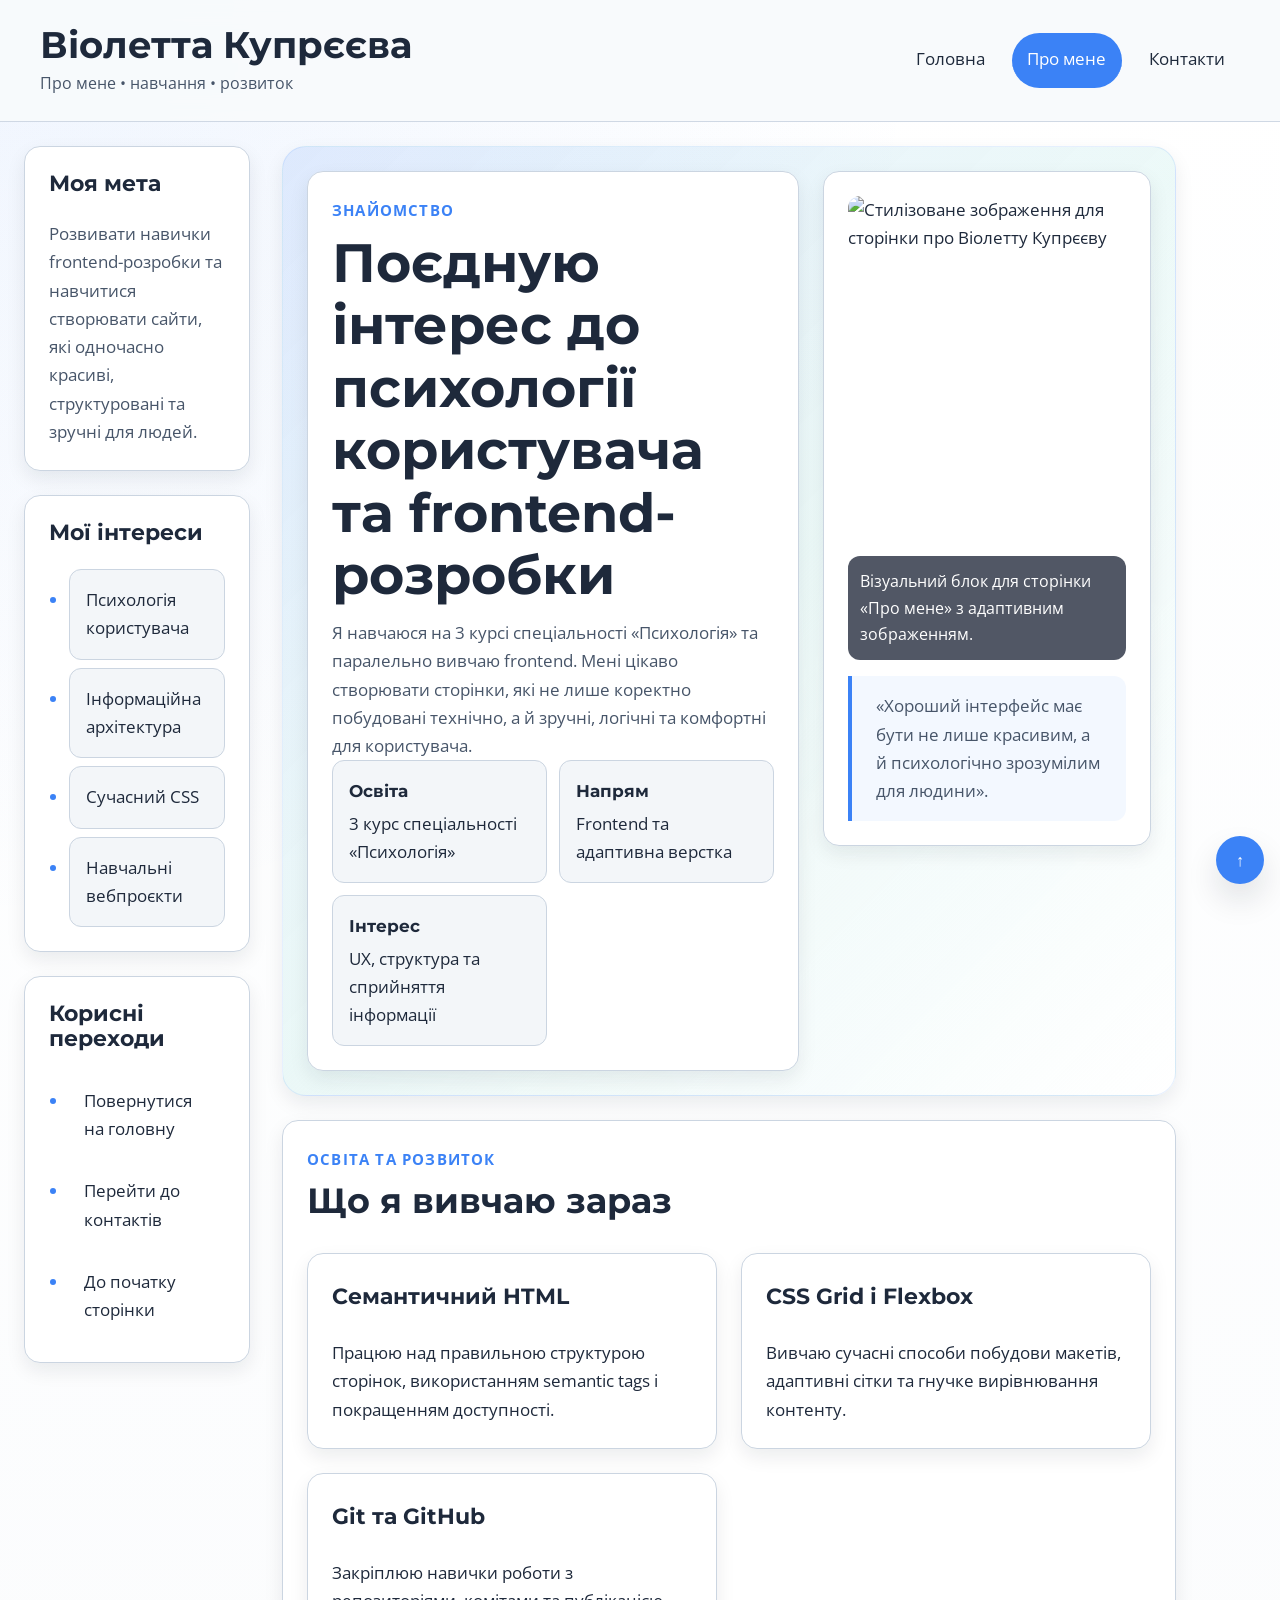
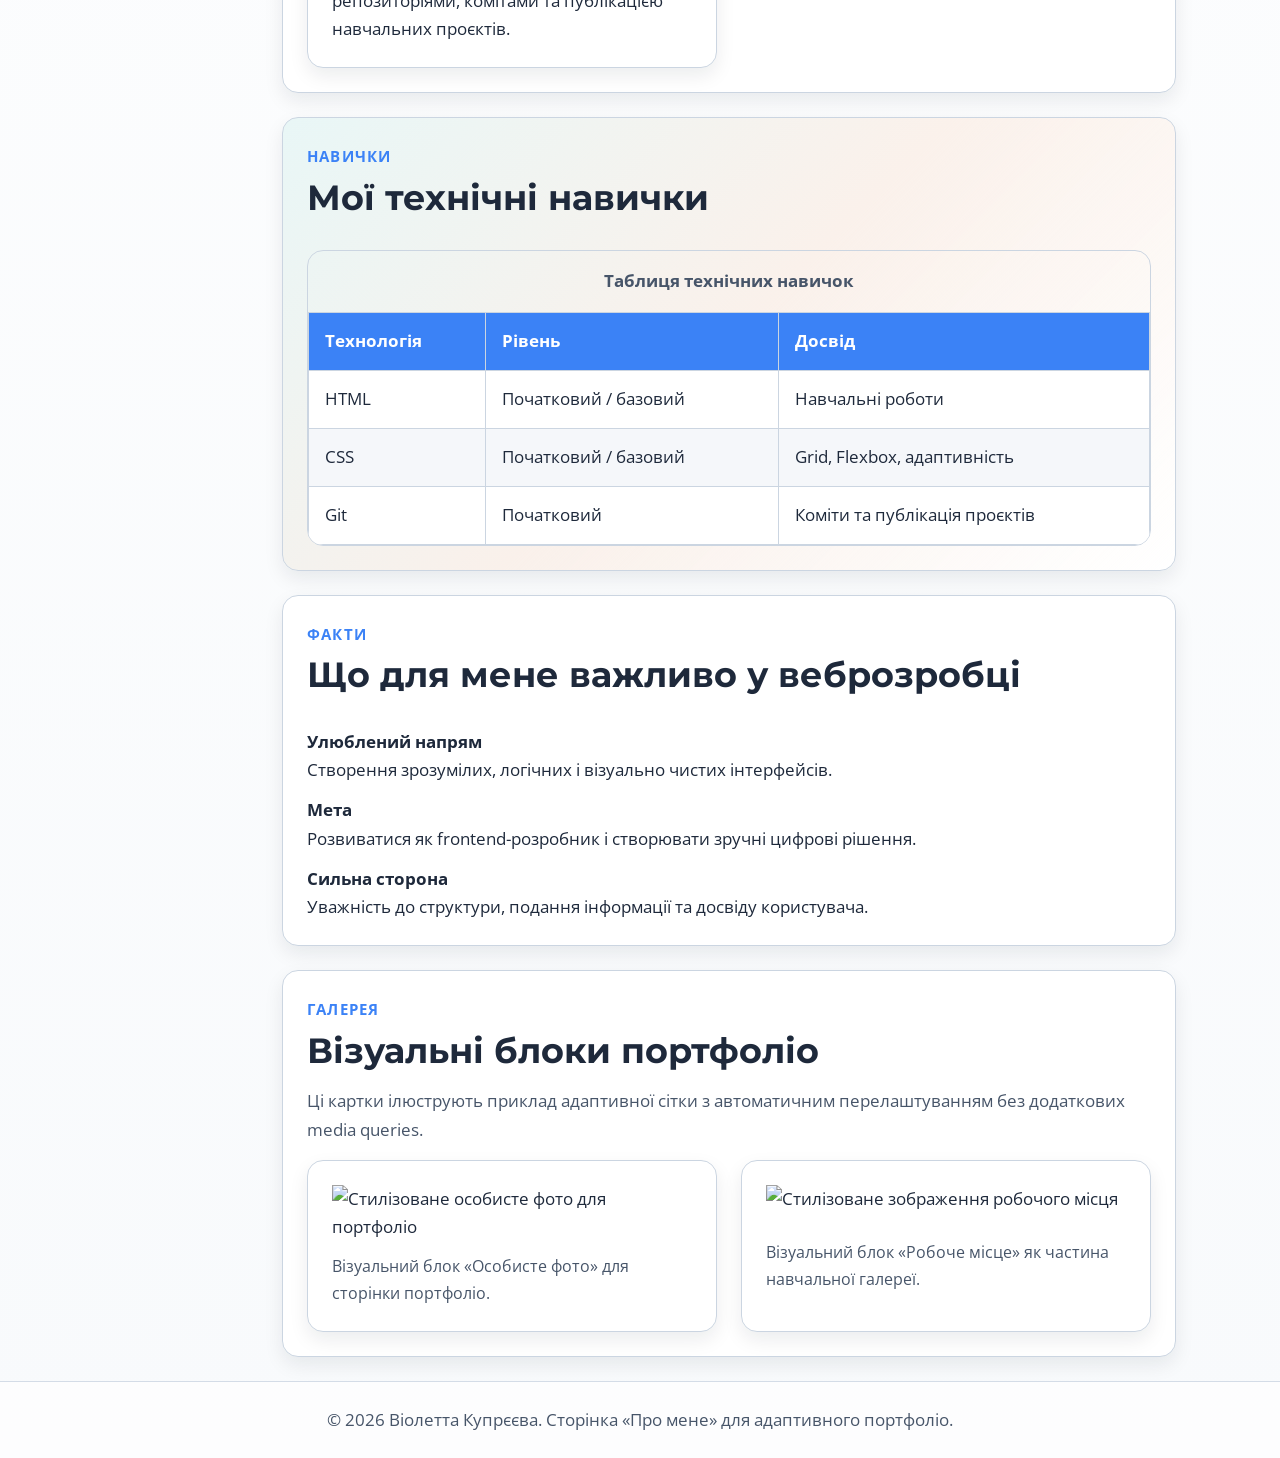
==== commit 2d1b3aa3: "feat: add responsive layout" ====
--- a/about.html
+++ b/about.html
@@ -3,7 +3,7 @@
 <head>
     <meta charset="UTF-8">
     <meta name="viewport" content="width=device-width, initial-scale=1.0">
-    <meta name="description" content="Сторінка з детальною інформацією про Віолетту Купрєєву, її освіту, навички та інтереси.">
+    <meta name="description" content="Сторінка про Віолетту Купрєєву: освіта, навички, інтереси, факти та приклади навчального розвитку у frontend.">
     <meta name="author" content="Віолетта Купрєєва">
     <title>Про мене — Портфоліо Віолетти Купрєєвої</title>
     <link rel="preconnect" href="https://fonts.googleapis.com">
@@ -12,55 +12,101 @@
     <link rel="stylesheet" href="styles.css">
 </head>
 <body id="top" class="site-body">
-    <header id="site-header" class="site-header">
-        <div class="content-shell">
-            <h1>Портфоліо Віолетти Купрєєвої</h1>
-            <nav aria-label="Основна навігація">
-                <ul class="nav-menu">
-                    <li><a href="index.html">Головна</a></li>
-                    <li><a href="about.html" aria-current="page">Про мене</a></li>
-                    <li><a href="contacts.html">Контакти</a></li>
-                </ul>
-            </nav>
-        </div>
-    </header>
-
-    <main class="page-main">
-        <div class="content-shell">
-            <section id="hero" class="content-section">
-                <div class="info-card">
-                    <h2 class="section-title">Про мене</h2>
-                    <p>Мене звати Віолетта. Я студентка 3 курсу спеціальності «Психологія», а також поступово розвиваюся у сфері frontend-розробки.</p>
-                    <p>Мені цікаво створювати веб-сторінки, продумувати їхню структуру та робити інформацію на сайті зручною для сприйняття.</p>
-                </div>
-
-                <figure class="media-card">
-                    <span class="media-badge">Навчання</span>
-                    <div class="media-placeholder media-placeholder--portrait" aria-label="Місце для особистого фото">
-                        Фото Віолетти Купрєєвої
-                    </div>
-                    <figcaption class="media-overlay">Особисте фото та натхнення для розвитку у frontend</figcaption>
-                </figure>
-            </section>
-
-            <section class="content-section">
-                <div class="info-card">
-                    <h2 class="section-title">Освіта та розвиток</h2>
-                    <article>
-                        <h3>Освіта</h3>
-                        <p>Навчаюся на 3 курсі та паралельно самостійно вивчаю основи веб-розробки.</p>
+    <div class="page">
+        <header class="site-header">
+            <div class="container site-header__inner">
+                <a class="site-brand" href="index.html" aria-label="На головну сторінку портфоліо">
+                    <span class="site-brand__title">Віолетта Купрєєва</span>
+                    <span class="site-brand__subtitle">Про мене • навчання • розвиток</span>
+                </a>
+
+                <nav class="nav" aria-label="Основна навігація">
+                    <input type="checkbox" id="menu-toggle-about" class="menu-toggle">
+                    <label for="menu-toggle-about" class="hamburger" aria-label="Відкрити або закрити меню">
+                        <span></span>
+                        <span></span>
+                        <span></span>
+                    </label>
+
+                    <ul class="nav-list">
+                        <li><a class="nav-link" href="index.html">Головна</a></li>
+                        <li><a class="nav-link" href="about.html" aria-current="page">Про мене</a></li>
+                        <li><a class="nav-link" href="contacts.html">Контакти</a></li>
+                    </ul>
+                </nav>
+            </div>
+        </header>
+
+        <main class="page-main">
+            <div class="page-main__inner">
+                <section class="hero">
+                    <article class="hero__content">
+                        <p class="hero__eyebrow">Знайомство</p>
+                        <h1 class="hero__title">Поєдную інтерес до психології користувача та frontend-розробки</h1>
+                        <p class="hero__text">
+                            Я навчаюся на 3 курсі спеціальності «Психологія» та паралельно вивчаю frontend.
+                            Мені цікаво створювати сторінки, які не лише коректно побудовані технічно,
+                            а й зручні, логічні та комфортні для користувача.
+                        </p>
+
+                        <div class="hero__stats" aria-label="Основні факти">
+                            <div class="stat-card">
+                                <strong>Освіта</strong>
+                                <span>3 курс спеціальності «Психологія»</span>
+                            </div>
+                            <div class="stat-card">
+                                <strong>Напрям</strong>
+                                <span>Frontend та адаптивна верстка</span>
+                            </div>
+                            <div class="stat-card">
+                                <strong>Інтерес</strong>
+                                <span>UX, структура та сприйняття інформації</span>
+                            </div>
+                        </div>
                     </article>
 
-                    <article>
-                        <h3>Інтереси</h3>
-                        <p>Поєдную знання з психології користувача з технічними навичками, щоб краще розуміти потреби людей у цифровому середовищі.</p>
-                    </article>
-                </div>
-            </section>
-
-            <section class="content-section">
-                <div class="info-card">
-                    <h2 class="section-title">Мої технічні навички</h2>
+                    <aside class="hero__media" aria-label="Візуальний блок сторінки про мене">
+                        <figure class="profile-figure">
+                            <img src="https://placehold.co/800x1000/dbeafe/1e293b?text=About+Me" alt="Стилізоване зображення для сторінки про Віолетту Купрєєву">
+                            <figcaption class="figure-caption">Візуальний блок для сторінки «Про мене» з адаптивним зображенням.</figcaption>
+                        </figure>
+
+                        <blockquote class="quote">
+                            «Хороший інтерфейс має бути не лише красивим, а й психологічно зрозумілим для людини».
+                        </blockquote>
+                    </aside>
+                </section>
+
+                <section class="section">
+                    <div>
+                        <p class="section__eyebrow">Освіта та розвиток</p>
+                        <h2 class="section-title">Що я вивчаю зараз</h2>
+                    </div>
+
+                    <div class="projects-grid">
+                        <article class="skill-card">
+                            <h3>Семантичний HTML</h3>
+                            <p>Працюю над правильною структурою сторінок, використанням semantic tags і покращенням доступності.</p>
+                        </article>
+
+                        <article class="skill-card">
+                            <h3>CSS Grid і Flexbox</h3>
+                            <p>Вивчаю сучасні способи побудови макетів, адаптивні сітки та гнучке вирівнювання контенту.</p>
+                        </article>
+
+                        <article class="skill-card">
+                            <h3>Git та GitHub</h3>
+                            <p>Закріплюю навички роботи з репозиторіями, комітами та публікацією навчальних проєктів.</p>
+                        </article>
+                    </div>
+                </section>
+
+                <section class="section section--accent">
+                    <div>
+                        <p class="section__eyebrow">Навички</p>
+                        <h2 class="section-title">Мої технічні навички</h2>
+                    </div>
+
                     <div class="table-wrapper">
                         <table>
                             <caption>Таблиця технічних навичок</caption>
@@ -74,92 +120,108 @@
                             <tbody>
                                 <tr>
                                     <td>HTML</td>
-                                    <td>Початковий</td>
-                                    <td>1 місяць</td>
+                                    <td>Початковий / базовий</td>
+                                    <td>Навчальні роботи</td>
+                                </tr>
+                                <tr>
+                                    <td>CSS</td>
+                                    <td>Початковий / базовий</td>
+                                    <td>Grid, Flexbox, адаптивність</td>
                                 </tr>
                                 <tr>
                                     <td>Git</td>
                                     <td>Початковий</td>
-                                    <td>Кілька тижнів</td>
-                                </tr>
-                                <tr>
-                                    <td>Семантична розмітка</td>
-                                    <td>Базовий</td>
-                                    <td>У процесі вивчення</td>
+                                    <td>Коміти та публікація проєктів</td>
                                 </tr>
                             </tbody>
                         </table>
                     </div>
-                </div>
-            </section>
-
-            <section class="content-section">
-                <div class="info-card">
-                    <h2 class="section-title">Факти про мене</h2>
-                    <dl>
-                        <dt>Улюблений напрям</dt>
-                        <dd>Створення зрозумілих і логічних інтерфейсів.</dd>
-
-                        <dt>Мета</dt>
-                        <dd>Розвиватися як frontend-розробник і створювати корисні веб-рішення.</dd>
-
-                        <dt>Сильна сторона</dt>
-                        <dd>Уважність до структури та зручності подання інформації.</dd>
+                </section>
+
+                <section class="section">
+                    <div>
+                        <p class="section__eyebrow">Факти</p>
+                        <h2 class="section-title">Що для мене важливо у веброзробці</h2>
+                    </div>
+
+                    <dl class="facts-list">
+                        <div>
+                            <dt><strong>Улюблений напрям</strong></dt>
+                            <dd>Створення зрозумілих, логічних і візуально чистих інтерфейсів.</dd>
+                        </div>
+                        <div>
+                            <dt><strong>Мета</strong></dt>
+                            <dd>Розвиватися як frontend-розробник і створювати зручні цифрові рішення.</dd>
+                        </div>
+                        <div>
+                            <dt><strong>Сильна сторона</strong></dt>
+                            <dd>Уважність до структури, подання інформації та досвіду користувача.</dd>
+                        </div>
                     </dl>
-                </div>
-            </section>
-
-            <section class="content-section">
-                <div class="info-card">
-                    <h2 class="section-title">Мої фото</h2>
-                    <div class="gallery-grid">
-                        <div class="media-card">
-                            <span class="media-badge">Фото</span>
-                            <figure>
-                                <div class="media-placeholder media-placeholder--portrait" aria-label="Місце для особистого фото">
-                                    Особисте фото
-                                </div>
-                                <figcaption class="media-overlay">Особисте фото</figcaption>
-                            </figure>
-                        </div>
-
-                        <div class="media-card">
-                            <span class="media-badge">Робоче місце</span>
-                            <figure>
-                                <div class="media-placeholder media-placeholder--portrait" aria-label="Місце для фото робочого місця">
-                                    Моє робоче місце
-                                </div>
-                                <figcaption class="media-overlay">Моє робоче місце</figcaption>
-                            </figure>
-                        </div>
-                    </div>
-                </div>
-            </section>
-
-            <section class="content-section">
-                <div class="info-card media-card">
-                    <h2 class="section-title">Аудіо для роботи</h2>
-                    <figure>
-                        <div class="media-placeholder media-placeholder--wide" aria-label="Місце для аудіо">
-                            Аудіо для роботи буде додано пізніше
-                        </div>
-                        <figcaption>Музика, яку я слухаю під час навчання та роботи</figcaption>
-                    </figure>
-                </div>
-            </section>
-
-            <aside class="side-note">
-                <h2 class="section-title">Цікавий факт</h2>
-                <p>Я вважаю, що хороша веб-сторінка має бути не лише правильно побудованою технічно, а й психологічно комфортною для користувача.</p>
-            </aside>
-        </div>
-    </main>
-
-    <footer class="site-footer">
-        <div class="content-shell">
-            <p>&copy; 2026 Віолетта Купрєєва. Всі права захищені.</p>
-        </div>
-    </footer>
+                </section>
+
+                <section class="section">
+                    <div>
+                        <p class="section__eyebrow">Галерея</p>
+                        <h2 class="section-title">Візуальні блоки портфоліо</h2>
+                        <p class="section__text">
+                            Ці картки ілюструють приклад адаптивної сітки з автоматичним перелаштуванням
+                            без додаткових media queries.
+                        </p>
+                    </div>
+
+                    <div class="projects-grid">
+                        <figure class="project-card">
+                            <img src="https://placehold.co/800x1000/e2e8f0/1e293b?text=Personal+Photo" alt="Стилізоване особисте фото для портфоліо">
+                            <figcaption class="project-card__meta">Візуальний блок «Особисте фото» для сторінки портфоліо.</figcaption>
+                        </figure>
+
+                        <figure class="project-card">
+                            <img src="https://placehold.co/800x1000/cffafe/1e293b?text=Workspace" alt="Стилізоване зображення робочого місця">
+                            <figcaption class="project-card__meta">Візуальний блок «Робоче місце» як частина навчальної галереї.</figcaption>
+                        </figure>
+                    </div>
+                </section>
+            </div>
+        </main>
+
+        <aside class="page-sidebar">
+            <div class="page-sidebar__inner">
+                <section class="sidebar-card" aria-labelledby="about-sidebar-goal">
+                    <h2 class="sidebar-card__title" id="about-sidebar-goal">Моя мета</h2>
+                    <p>
+                        Розвивати навички frontend-розробки та навчитися створювати сайти,
+                        які одночасно красиві, структуровані та зручні для людей.
+                    </p>
+                </section>
+
+                <section class="sidebar-card" aria-labelledby="about-sidebar-interests">
+                    <h2 class="sidebar-card__title" id="about-sidebar-interests">Мої інтереси</h2>
+                    <ul class="skill-list">
+                        <li>Психологія користувача</li>
+                        <li>Інформаційна архітектура</li>
+                        <li>Сучасний CSS</li>
+                        <li>Навчальні вебпроєкти</li>
+                    </ul>
+                </section>
+
+                <section class="sidebar-card" aria-labelledby="about-sidebar-links">
+                    <h2 class="sidebar-card__title" id="about-sidebar-links">Корисні переходи</h2>
+                    <ul>
+                        <li><a class="nav-link" href="index.html">Повернутися на головну</a></li>
+                        <li><a class="nav-link" href="contacts.html">Перейти до контактів</a></li>
+                        <li><a class="nav-link" href="#top">До початку сторінки</a></li>
+                    </ul>
+                </section>
+            </div>
+        </aside>
+
+        <footer class="site-footer">
+            <div class="container site-footer__inner">
+                <p>&copy; 2026 Віолетта Купрєєва. Сторінка «Про мене» для адаптивного портфоліо.</p>
+            </div>
+        </footer>
+    </div>
 
     <a class="back-to-top" href="#top" aria-label="Повернутися нагору">↑</a>
 </body>
--- a/styles.css
+++ b/styles.css
@@ -1,45 +1,77 @@
-/* ===== Загальні стилі ===== */
+:root {
+    /* Кольори */
+    --color-primary: #3b82f6;
+    --color-secondary: #14b8a6;
+    --color-bg: #f8fafc;
+    --color-surface: #ffffff;
+    --color-surface-muted: #e2e8f0;
+    --color-text: #1e293b;
+    --color-text-soft: #475569;
+    --color-accent: #f97316;
+    --color-border: #cbd5e1;
+    --color-shadow: rgba(15, 23, 42, 0.12);
+    --color-overlay: rgba(15, 23, 42, 0.72);
+
+    /* Шрифти */
+    --font-main: "Open Sans", Arial, sans-serif;
+    --font-heading: "Montserrat", Arial, sans-serif;
+
+    /* Відступи */
+    --spacing-2xs: 0.25rem;
+    --spacing-xs: 0.5rem;
+    --spacing-sm: 0.75rem;
+    --spacing-md: 1rem;
+    --spacing-lg: 1.5rem;
+    --spacing-xl: 2rem;
+    --spacing-2xl: 3rem;
+    --spacing-3xl: 4rem;
+
+    /* Інше */
+    --border-radius-sm: 0.75rem;
+    --border-radius: 1rem;
+    --border-radius-lg: 1.5rem;
+    --transition-speed: 0.3s;
+    --shadow-sm: 0 0.5rem 1.2rem rgba(15, 23, 42, 0.08);
+    --shadow-md: 0 1rem 2rem rgba(15, 23, 42, 0.12);
+    --shadow-lg: 0 1.25rem 2.8rem rgba(15, 23, 42, 0.16);
+    --sidebar-width: 15.625rem;
+    --container-width: 75rem;
+}
+
 *,
 *::before,
 *::after {
     box-sizing: border-box;
 }
 
-:root {
-    --bg-color: #f4f7fb;
-    --surface-color: #ffffff;
-    --surface-muted: #eef3f8;
-    --text-color: #1f2a37;
-    --text-soft: #52606d;
-    --accent-color: hsl(211, 78%, 46%);
-    --accent-dark: hsl(211, 78%, 36%);
-    --accent-light: hsl(211, 85%, 94%);
-    --visited-color: rgb(89, 57, 151);
-    --border-color: #d7e0ea;
-    --shadow-soft: 0 0.75rem 1.5rem rgba(31, 42, 55, 0.08);
-    --shadow-hover: 0 1rem 2rem rgba(31, 42, 55, 0.14);
-    --header-height: 5.5rem;
-    --radius-lg: 1.25rem;
-    --radius-md: 0.9rem;
-    --radius-sm: 0.6rem;
-    --container-width: 72rem;
-}
-
 html {
     scroll-behavior: smooth;
 }
 
+body,
+h1,
+h2,
+h3,
+h4,
+p,
+ul,
+ol,
+dl,
+dd,
+blockquote,
+figure {
+    margin: 0;
+}
+
 body {
-    margin: 0;
-    padding: 0;
-}
-
-.site-body {
-    font-family: "Open Sans", Arial, sans-serif;
-    font-size: 1rem;
+    min-width: 20rem;
+    font-family: var(--font-main);
+    font-size: clamp(0.95rem, 1.3vw, 1.125rem);
     line-height: 1.7;
-    color: var(--text-color);
-    background: linear-gradient(180deg, #f8fbff 0%, var(--bg-color) 100%);
+    color: var(--color-text);
+    background:
+        radial-gradient(circle at top left, rgba(59, 130, 246, 0.08), transparent 28%),
+        linear-gradient(180deg, #ffffff 0%, var(--color-bg) 100%);
 }
 
 img,
@@ -47,69 +79,20 @@
 audio {
     display: block;
     max-width: 100%;
-}
-
-a {
-    text-decoration: none;
-    transition: color 0.25s ease, background-color 0.25s ease, transform 0.25s ease, box-shadow 0.25s ease;
-}
-
-a:link {
-    color: var(--accent-color);
-}
-
-a:visited {
-    color: var(--visited-color);
-}
-
-a:hover {
-    color: var(--accent-dark);
-}
-
-a:active {
-    color: #123f80;
-}
-
-a:focus,
-a:focus-visible {
-    outline: 0.1875rem solid rgba(52, 123, 224, 0.35);
-    outline-offset: 0.15rem;
-    border-radius: 0.25rem;
-}
-
-p,
-li,
-dd,
-dt,
-td,
-th,
-label,
+    height: auto;
+}
+
+a,
+button,
 input,
 select,
-textarea,
-button {
-    font-size: 1rem;
-}
-
-h1,
-h2,
-h3 {
-    margin-top: 0;
-    font-family: "Montserrat", "Open Sans", Arial, sans-serif;
-    line-height: 1.25;
-    color: #102033;
-}
-
-h1 {
-    font-size: 2rem;
-}
-
-h2 {
-    font-size: 1.65rem;
-}
-
-h3 {
-    font-size: 1.2rem;
+textarea {
+    font: inherit;
+}
+
+a {
+    color: inherit;
+    text-decoration: none;
 }
 
 ul,
@@ -117,644 +100,738 @@
     padding-left: 1.25rem;
 }
 
+button,
+input,
+select,
+textarea {
+    border-radius: var(--border-radius-sm);
+}
+
+a:focus-visible,
+button:focus-visible,
+input:focus-visible,
+select:focus-visible,
+textarea:focus-visible,
+label:focus-visible {
+    outline: 0.1875rem solid rgba(59, 130, 246, 0.35);
+    outline-offset: 0.2rem;
+}
+
+.site-body {
+    min-height: 100vh;
+}
+
+.page {
+    display: grid;
+    grid-template-areas:
+        "header"
+        "content"
+        "sidebar"
+        "footer";
+    grid-template-columns: 1fr;
+    gap: var(--spacing-lg);
+    min-height: 100vh;
+}
+
+.container {
+    width: min(100% - 1.5rem, var(--container-width));
+    margin-inline: auto;
+}
+
+.page-main,
+.page-sidebar {
+    width: min(100% - 1.5rem, var(--container-width));
+    margin-inline: auto;
+}
+
 .page-main {
-    padding-top: calc(var(--header-height) + 2rem);
-    padding-bottom: 3rem;
-}
-
-.content-shell {
-    width: min(100% - 2rem, var(--container-width));
-    margin: 0 auto;
-}
-
-.content-section,
-.side-note {
-    margin-bottom: 2rem;
-}
-
-.content-section {
-    position: relative;
-    padding: 1.75rem;
-    background-color: var(--surface-color);
-    border: 0.0625rem solid var(--border-color);
-    border-radius: var(--radius-lg);
-    box-shadow: var(--shadow-soft);
-    overflow: hidden;
-}
-
-.content-section::after {
-    content: "";
-    position: absolute;
-    inset: auto -2rem -2rem auto;
-    width: 7rem;
-    height: 7rem;
-    border-radius: 50%;
-    background: rgba(52, 123, 224, 0.08);
-    z-index: 0;
-}
-
-.content-section > * {
-    position: relative;
-    z-index: 1;
-}
-
-.section-title {
-    position: relative;
-    display: inline-block;
-    margin-bottom: 1.25rem;
-    padding-bottom: 0.45rem;
-    font-size: 1.65rem;
-    font-weight: 600;
-}
-
-.section-title::before {
-    content: "";
-    position: absolute;
-    left: 0;
-    bottom: 0;
-    width: 3.25rem;
-    height: 0.2rem;
-    border-radius: 999px;
-    background: var(--accent-color);
-}
-
-.section-title::after {
-    content: "✦";
-    margin-left: 0.55rem;
-    color: rgb(44, 114, 212);
-    font-size: 0.95rem;
-}
-
-/* ===== Хедер та навігація ===== */
-#site-header.site-header {
-    position: fixed;
+    grid-area: content;
+}
+
+.page-sidebar {
+    grid-area: sidebar;
+}
+
+.page-main__inner,
+.page-sidebar__inner {
+    display: grid;
+    gap: var(--spacing-lg);
+}
+
+.site-header {
+    grid-area: header;
+    position: sticky;
     top: 0;
-    left: 0;
-    width: 100%;
-    min-height: var(--header-height);
-    display: flex;
-    align-items: center;
-    padding: 1rem 0;
-    background-color: rgba(255, 255, 255, 0.94);
-    backdrop-filter: blur(0.5rem);
-    border-bottom: 0.0625rem solid rgba(215, 224, 234, 0.95);
-    box-shadow: 0 0.35rem 1rem rgba(16, 32, 51, 0.08);
-    z-index: 1000;
-}
-
-#site-header.site-header .content-shell {
+    z-index: 10;
+    background-color: rgba(248, 250, 252, 0.92);
+    backdrop-filter: blur(0.75rem);
+    border-bottom: 0.0625rem solid rgba(203, 213, 225, 0.9);
+}
+
+.site-header__inner {
     display: flex;
     align-items: center;
     justify-content: space-between;
-    gap: 1rem;
-}
-
-#site-header h1,
-#site-header h2,
-#site-header p {
-    margin-bottom: 0;
-}
-
-#site-header h1 {
-    flex: 1 1 18rem;
-    font-size: clamp(1.55rem, 3vw, 2rem);
-}
-
-.site-header nav {
+    gap: var(--spacing-md);
+    padding-block: var(--spacing-md);
+}
+
+.site-brand {
+    display: inline-flex;
+    flex-direction: column;
+    gap: var(--spacing-2xs);
+}
+
+.site-brand__title {
+    font-family: var(--font-heading);
+    font-size: clamp(1.35rem, 4vw, 2.3rem);
+    font-weight: 700;
+    line-height: 1.15;
+}
+
+.site-brand__subtitle {
+    color: var(--color-text-soft);
+    font-size: 0.95em;
+}
+
+.nav {
+    position: relative;
+    display: flex;
+    align-items: center;
     margin-left: auto;
 }
 
-nav a {
-    letter-spacing: 0.01em;
-}
-
-.nav-menu {
+.menu-toggle {
+    position: absolute;
+    opacity: 0;
+    pointer-events: none;
+}
+
+.hamburger {
+    display: inline-flex;
+    flex-direction: column;
+    justify-content: center;
+    gap: 0.35rem;
+    padding: 0.65rem;
+    border: 0.0625rem solid var(--color-border);
+    border-radius: 0.9rem;
+    background-color: var(--color-surface);
+    cursor: pointer;
+    box-shadow: var(--shadow-sm);
+    transition:
+        background-color var(--transition-speed) ease,
+        transform var(--transition-speed) ease,
+        box-shadow var(--transition-speed) ease;
+}
+
+.hamburger:hover {
+    transform: translateY(-0.125rem);
+    box-shadow: var(--shadow-md);
+}
+
+.hamburger span {
+    width: 1.7rem;
+    height: 0.18rem;
+    border-radius: 999px;
+    background-color: var(--color-text);
+    transition: transform var(--transition-speed) ease, opacity var(--transition-speed) ease;
+}
+
+.menu-toggle:checked + .hamburger span:nth-child(1) {
+    transform: translateY(0.53rem) rotate(45deg);
+}
+
+.menu-toggle:checked + .hamburger span:nth-child(2) {
+    opacity: 0;
+}
+
+.menu-toggle:checked + .hamburger span:nth-child(3) {
+    transform: translateY(-0.53rem) rotate(-45deg);
+}
+
+.nav-list {
+    position: absolute;
+    top: calc(100% + 0.75rem);
+    right: 0;
+    display: flex;
+    flex-direction: column;
+    gap: var(--spacing-xs);
+    width: min(16rem, calc(100vw - 1.5rem));
+    padding: var(--spacing-sm);
+    list-style: none;
+    background-color: var(--color-surface);
+    border: 0.0625rem solid var(--color-border);
+    border-radius: var(--border-radius);
+    box-shadow: var(--shadow-md);
+    opacity: 0;
+    visibility: hidden;
+    transform: translateY(-0.5rem);
+    transition:
+        opacity var(--transition-speed) ease,
+        transform var(--transition-speed) ease,
+        visibility var(--transition-speed) ease;
+}
+
+.menu-toggle:checked ~ .nav-list {
+    opacity: 1;
+    visibility: visible;
+    transform: translateY(0);
+}
+
+.nav-link {
+    display: block;
+    padding: 0.75rem 0.95rem;
+    border-radius: 999px;
+    color: var(--color-text);
+    border-bottom: 0.125rem solid transparent;
+    transition:
+        color var(--transition-speed) ease,
+        border-color var(--transition-speed) ease,
+        background-color var(--transition-speed) ease;
+}
+
+.nav-link:hover,
+.nav-link:focus-visible {
+    color: var(--color-primary);
+    border-bottom-color: var(--color-primary);
+    background-color: rgba(59, 130, 246, 0.08);
+}
+
+.nav-link[aria-current="page"] {
+    color: #ffffff;
+    background-color: var(--color-primary);
+    border-bottom-color: var(--color-primary);
+}
+
+.hero,
+.section,
+.sidebar-card,
+.contact-card,
+.project-card,
+.skill-card {
+    animation: fadeIn 0.7s ease both;
+}
+
+.hero {
+    display: grid;
+    gap: var(--spacing-lg);
+    padding: var(--spacing-lg);
+    background: linear-gradient(135deg, rgba(59, 130, 246, 0.12), rgba(20, 184, 166, 0.08), #ffffff);
+    border: 0.0625rem solid rgba(59, 130, 246, 0.12);
+    border-radius: var(--border-radius-lg);
+    box-shadow: var(--shadow-sm);
+}
+
+.hero__content,
+.hero__media,
+.section,
+.sidebar-card,
+.contact-card {
+    padding: var(--spacing-lg);
+    background-color: var(--color-surface);
+    border: 0.0625rem solid var(--color-border);
+    border-radius: var(--border-radius);
+    box-shadow: var(--shadow-sm);
+}
+
+.hero__eyebrow,
+.section__eyebrow {
+    display: inline-block;
+    margin-bottom: var(--spacing-xs);
+    color: var(--color-primary);
+    font-size: 0.9em;
+    font-weight: 700;
+    letter-spacing: 0.08em;
+    text-transform: uppercase;
+}
+
+.hero__title,
+.section-title,
+.sidebar-card__title {
+    font-family: var(--font-heading);
+    font-weight: 700;
+    line-height: 1.15;
+}
+
+.hero__title {
+    font-size: clamp(1.9rem, 5vw, 3.4rem);
+    margin-bottom: var(--spacing-sm);
+}
+
+.section-title {
+    font-size: clamp(1.4rem, 3vw, 2.2rem);
+    margin-bottom: var(--spacing-md);
+}
+
+.sidebar-card__title,
+.contact-card h3,
+.project-card h3,
+.skill-card h3 {
+    font-size: clamp(1.1rem, 2vw, 1.35rem);
+    margin-bottom: var(--spacing-sm);
+    font-family: var(--font-heading);
+}
+
+.hero__text,
+.section__text,
+.sidebar-card p,
+.contact-card p {
+    color: var(--color-text-soft);
+}
+
+.hero__actions {
     display: flex;
     flex-wrap: wrap;
-    gap: 0.75rem;
+    gap: var(--spacing-sm);
+    margin-top: var(--spacing-lg);
+}
+
+.button {
+    display: inline-flex;
     align-items: center;
-    justify-content: flex-end;
-    margin: 0;
-    padding: 0;
-    list-style: none;
-}
-
-.nav-menu > li {
-    margin: 0;
-}
-
-.nav-menu a:link,
-.nav-menu a:visited {
-    display: inline-block;
-    padding: 0.7rem 1rem;
+    justify-content: center;
+    gap: var(--spacing-xs);
+    min-height: 2.875rem;
+    padding: 0.85rem 1.35rem;
+    border: none;
     border-radius: 999px;
-    color: #17324d;
-    font-weight: 500;
+    background-color: var(--color-primary);
+    color: #ffffff;
+    font-weight: 700;
+    cursor: pointer;
+    transition:
+        background-color var(--transition-speed) ease,
+        box-shadow var(--transition-speed) ease,
+        transform var(--transition-speed) ease;
+}
+
+.button:hover,
+.button:focus-visible {
+    background-color: var(--color-secondary);
+    box-shadow: 0 0.75rem 1.6rem rgba(20, 184, 166, 0.28);
+    transform: translateY(-0.125rem);
+}
+
+.button--ghost {
     background-color: transparent;
-}
-
-.nav-menu a[aria-current="page"] {
+    color: var(--color-primary);
+    border: 0.125rem solid rgba(59, 130, 246, 0.2);
+}
+
+.button--ghost:hover,
+.button--ghost:focus-visible {
     color: #ffffff;
-    background-color: var(--accent-color);
-    box-shadow: 0 0.4rem 1rem rgba(32, 89, 174, 0.2);
-}
-
-.nav-menu a:hover {
-    color: #ffffff;
-    background-color: var(--accent-color);
-    transform: translateY(-0.125rem);
-}
-
-.nav-menu a:active {
-    transform: translateY(0);
-    background-color: var(--accent-dark);
-}
-
-.nav-menu a:focus,
-.nav-menu a:focus-visible {
-    outline: 0.1875rem solid rgba(52, 123, 224, 0.35);
-    outline-offset: 0.15rem;
-}
-
-/* ===== Головна секція ===== */
-#hero {
-    position: relative;
-    display: grid;
-    grid-template-columns: minmax(0, 1.2fr) minmax(16rem, 0.8fr);
-    gap: 1.5rem;
-    align-items: stretch;
-    padding: 2.5rem;
-    background: linear-gradient(135deg, hsl(211, 85%, 95%) 0%, #ffffff 55%, hsl(194, 83%, 96%) 100%);
-}
-
-#hero::before {
-    content: "";
-    position: absolute;
-    top: -2rem;
-    right: -2rem;
-    width: 10rem;
-    height: 10rem;
-    border-radius: 50%;
-    background: rgba(45, 114, 214, 0.12);
-}
-
-.info-card,
-.side-note {
-    padding: 1.25rem;
-    background-color: var(--surface-muted);
-    border: 0.0625rem solid var(--border-color);
-    border-radius: var(--radius-md);
-    box-shadow: 0 0.4rem 1rem rgba(16, 32, 51, 0.05);
-}
-
-.info-card:hover,
-.side-note:hover {
-    box-shadow: var(--shadow-hover);
-}
-
-.side-note {
-    border-left: 0.3rem solid var(--accent-color);
-    color: var(--text-soft);
-}
-
-.side-note p:last-child {
-    margin-bottom: 0;
-}
-
-.content-section ul li::marker,
-.content-section ol li::marker {
-    color: var(--accent-color);
-}
-
-.media-card {
-    position: relative;
-    overflow: hidden;
-    border-radius: var(--radius-lg);
-    background-color: #dfeaf7;
-    box-shadow: var(--shadow-soft);
-}
-
-.media-card figure {
-    margin: 0;
-}
-
-.media-card img,
-.media-card video {
+    border-color: transparent;
+}
+
+.hero__stats,
+.facts-list,
+.contact-list,
+.timeline,
+.skill-list {
+    display: grid;
+    gap: var(--spacing-sm);
+}
+
+.stat-card,
+.timeline li,
+.skill-list li,
+.facts-list li {
+    padding: var(--spacing-md);
+    background-color: rgba(226, 232, 240, 0.4);
+    border: 0.0625rem solid var(--color-border);
+    border-radius: var(--border-radius-sm);
+}
+
+.stat-card strong,
+.timeline strong {
+    display: block;
+    font-family: var(--font-heading);
+    margin-bottom: var(--spacing-2xs);
+}
+
+.hero__media {
+    display: grid;
+    gap: var(--spacing-md);
+    align-content: start;
+}
+
+.profile-figure,
+.media-figure {
+    display: grid;
+    gap: var(--spacing-sm);
+}
+
+.profile-figure img,
+.media-figure img {
     width: 100%;
-    border-radius: inherit;
-}
-
-.media-card img {
     aspect-ratio: 4 / 5;
     object-fit: cover;
-    transition: transform 0.35s ease;
-}
-
-.media-card:hover img {
-    transform: scale(1.04);
-}
-
-.media-badge {
-    position: absolute;
-    top: 1rem;
-    left: 1rem;
-    display: inline-block;
-    padding: 0.45rem 0.8rem;
+    border-radius: calc(var(--border-radius) - 0.25rem);
+}
+
+.media-figure--wide img {
+    aspect-ratio: 16 / 9;
+}
+
+.figure-caption {
+    padding: var(--spacing-sm);
+    border-radius: var(--border-radius-sm);
+    background-color: var(--color-overlay);
+    color: #ffffff;
+    font-size: 0.95em;
+}
+
+.section {
+    display: grid;
+    gap: var(--spacing-md);
+}
+
+.section--accent {
+    background: linear-gradient(135deg, rgba(20, 184, 166, 0.08), rgba(249, 115, 22, 0.08), #ffffff);
+}
+
+.quote {
+    padding: var(--spacing-md) var(--spacing-lg);
+    border-left: 0.25rem solid var(--color-primary);
+    border-radius: 0 var(--border-radius-sm) var(--border-radius-sm) 0;
+    background-color: rgba(59, 130, 246, 0.06);
+    color: var(--color-text-soft);
+}
+
+.projects-grid {
+    display: grid;
+    grid-template-columns: repeat(auto-fit, minmax(17.5rem, 1fr));
+    gap: var(--spacing-lg);
+}
+
+.project-card,
+.skill-card {
+    display: grid;
+    gap: var(--spacing-sm);
+    padding: var(--spacing-lg);
+    background-color: var(--color-surface);
+    border: 0.0625rem solid var(--color-border);
+    border-radius: var(--border-radius);
+    box-shadow: var(--shadow-sm);
+    transition:
+        transform var(--transition-speed) ease,
+        box-shadow var(--transition-speed) ease;
+}
+
+.project-card:hover,
+.project-card:focus-within,
+.skill-card:hover,
+.skill-card:focus-within,
+.sidebar-card:hover,
+.contact-card:hover {
+    transform: translateY(-0.35rem);
+    box-shadow: var(--shadow-md);
+}
+
+.project-card__tag {
+    display: inline-flex;
+    width: fit-content;
+    padding: 0.35rem 0.7rem;
     border-radius: 999px;
-    background-color: var(--accent-color);
-    color: #ffffff;
-    font-size: 0.85rem;
-    font-weight: 600;
-    letter-spacing: 0.03em;
-    z-index: 2;
-}
-
-.media-overlay {
-    position: absolute;
-    right: 1rem;
-    bottom: 1rem;
-    max-width: 70%;
-    padding: 0.75rem 0.95rem;
-    border-radius: var(--radius-sm);
-    background-color: rgba(16, 32, 51, 0.72);
-    color: #ffffff;
-    font-size: 0.95rem;
-    z-index: 2;
-}
-
-.media-placeholder {
-    display: grid;
-    place-items: center;
-    width: 100%;
-    min-height: 20rem;
-    padding: 1.5rem;
-    background: linear-gradient(135deg, #d7e7fa 0%, #eef5fd 100%);
-    color: #17324d;
-    text-align: center;
-    font-family: "Montserrat", "Open Sans", Arial, sans-serif;
-    font-size: 1.1rem;
-    font-weight: 600;
-}
-
-.media-placeholder--portrait {
-    aspect-ratio: 4 / 5;
-}
-
-.media-placeholder--wide {
-    min-height: 14rem;
-    aspect-ratio: 16 / 9;
-}
-
-.gallery-grid {
-    display: grid;
-    grid-template-columns: repeat(auto-fit, minmax(15rem, 1fr));
-    gap: 1rem;
-}
-
-blockquote {
-    margin: 1rem 0 0;
-    padding: 1rem 1.2rem;
-    border-left: 0.25rem solid var(--accent-color);
-    background-color: #f6faff;
-    border-radius: 0 var(--radius-sm) var(--radius-sm) 0;
-}
-
-blockquote p {
-    margin: 0;
-}
-
-blockquote p::before {
-    content: "“";
-    color: var(--accent-color);
-    font-size: 1.35rem;
+    background-color: rgba(59, 130, 246, 0.12);
+    color: var(--color-primary);
+    font-size: 0.9em;
     font-weight: 700;
-    margin-right: 0.2rem;
-}
-
-blockquote p::after {
-    content: "”";
-    color: var(--accent-color);
-    font-size: 1.35rem;
-    font-weight: 700;
-    margin-left: 0.2rem;
-}
-
-/* ===== Таблиця ===== */
+}
+
+.project-card__meta {
+    color: var(--color-text-soft);
+    font-size: 0.95em;
+}
+
 .table-wrapper {
-    margin-top: 1rem;
-    border: 0.0625rem solid var(--border-color);
-    border-radius: var(--radius-md);
     overflow-x: auto;
-    background-color: var(--surface-color);
+    border: 0.0625rem solid var(--color-border);
+    border-radius: var(--border-radius);
 }
 
 table {
     width: 100%;
-    min-width: 32rem;
+    min-width: 30rem;
     border-collapse: collapse;
-    background-color: var(--surface-color);
+    background-color: var(--color-surface);
 }
 
 caption {
-    margin-bottom: 0.75rem;
-    font-weight: 600;
-    color: var(--text-soft);
+    padding: var(--spacing-md);
+    font-weight: 700;
+    color: var(--color-text-soft);
 }
 
 th,
 td {
     padding: 0.9rem 1rem;
-    border: 0.0625rem solid var(--border-color);
+    border: 0.0625rem solid var(--color-border);
     text-align: left;
 }
 
 th {
-    background-color: var(--accent-color);
+    background-color: var(--color-primary);
     color: #ffffff;
-    font-weight: 600;
 }
 
 tbody tr:nth-child(even) {
-    background-color: #f7faff;
-}
-
-tbody tr:hover {
-    background-color: var(--accent-light);
-}
-
-dt {
-    font-weight: 600;
-    color: #17324d;
-}
-
-dd {
-    margin: 0 0 0.8rem 0;
-    color: var(--text-soft);
-}
-
-/* ===== Контакти ===== */
+    background-color: rgba(226, 232, 240, 0.35);
+}
+
 .contact-list {
-    display: grid;
-    gap: 0.85rem;
-}
-
-.contact-list .info-card {
-    height: 100%;
-}
-
-.contact-list p:last-child {
-    margin-bottom: 0;
-}
-
-/* ===== Форма ===== */
+    grid-template-columns: 1fr;
+}
+
+.contact-grid {
+    display: grid;
+    gap: var(--spacing-lg);
+}
+
+.contact-card a {
+    color: var(--color-primary);
+    transition: color var(--transition-speed) ease, border-color var(--transition-speed) ease;
+}
+
+.contact-card a:hover,
+.contact-card a:focus-visible {
+    color: var(--color-accent);
+}
+
 .contact-form {
     display: grid;
-    gap: 1.25rem;
-    margin-top: 1rem;
+    gap: var(--spacing-lg);
 }
 
 .form-group {
-    margin: 0;
-    padding: 1.1rem;
-    border: 0.0625rem solid var(--border-color);
-    border-radius: var(--radius-md);
-    background-color: #fbfdff;
+    display: grid;
+    gap: var(--spacing-md);
+    padding: var(--spacing-lg);
+    border: 0.0625rem solid var(--color-border);
+    border-radius: var(--border-radius);
+    background-color: #fcfdff;
 }
 
 .form-group legend {
-    padding: 0 0.4rem;
-    font-weight: 600;
-    color: #17324d;
-}
-
-.input-row + .input-row {
-    margin-top: 1rem;
-}
-
-.input-row p {
-    margin: 0 0 0.55rem;
-    font-weight: 500;
-    color: #17324d;
-}
-
-.contact-form label {
-    display: inline-block;
-    margin-bottom: 0.45rem;
-    font-weight: 500;
-}
-
-.contact-form input[type="text"],
-.contact-form input[type="email"],
-.contact-form select,
-.contact-form textarea {
-    width: 100%;
-    padding: 0.8rem 0.95rem;
-    border: 0.0625rem solid #bfd0e2;
-    border-radius: var(--radius-sm);
-    background-color: #ffffff;
-    color: var(--text-color);
-    transition: border-color 0.25s ease, box-shadow 0.25s ease, background-color 0.25s ease;
-}
-
-.contact-form textarea {
-    min-height: 8rem;
-    resize: vertical;
+    padding-inline: var(--spacing-xs);
+    font-family: var(--font-heading);
+    font-weight: 700;
+}
+
+.input-row {
+    display: grid;
+    gap: var(--spacing-xs);
 }
 
 .choice-group {
     display: grid;
-    gap: 0.55rem;
+    gap: var(--spacing-xs);
 }
 
 .choice-group label,
 .consent-row label {
     display: flex;
     align-items: center;
-    gap: 0.55rem;
-    margin-bottom: 0;
-    font-weight: 400;
-}
-
-.contact-form input[type="radio"],
-.contact-form input[type="checkbox"] {
-    flex-shrink: 0;
-    accent-color: var(--accent-color);
-    margin: 0;
-}
-
-.contact-form input[type="text"]:focus,
-.contact-form input[type="email"]:focus,
-.contact-form select:focus,
-.contact-form textarea:focus,
-.contact-form input[type="radio"]:focus,
-.contact-form input[type="checkbox"]:focus {
-    outline: 0.1875rem solid rgba(52, 123, 224, 0.24);
-    outline-offset: 0.1rem;
-    border-color: var(--accent-color);
-    box-shadow: 0 0 0 0.2rem rgba(52, 123, 224, 0.12);
-}
-
-.contact-form input[type="text"]::placeholder,
-.contact-form input[type="email"]::placeholder,
-.contact-form textarea::placeholder {
-    color: #7b8da1;
-}
-
-.primary-button,
-.contact-form button,
-.contact-form input[type="submit"] {
-    display: inline-block;
-    justify-self: start;
-    padding: 0.85rem 1.35rem;
-    border: none;
-    border-radius: 999px;
-    background: linear-gradient(135deg, var(--accent-color), var(--accent-dark));
-    color: #ffffff;
-    font-weight: 600;
-    cursor: pointer;
-    transition: transform 0.25s ease, box-shadow 0.25s ease, opacity 0.25s ease;
-}
-
-.primary-button:hover,
-.contact-form button:hover,
-.contact-form input[type="submit"]:hover {
-    transform: translateY(-0.125rem);
-    box-shadow: 0 0.8rem 1.4rem rgba(32, 89, 174, 0.25);
-    color: #ffffff;
-}
-
-.primary-button:active,
-.contact-form button:active,
-.contact-form input[type="submit"]:active {
-    transform: translateY(0);
-}
-
-.primary-button:focus,
-.primary-button:focus-visible,
-.contact-form button:focus,
-.contact-form button:focus-visible,
-.contact-form input[type="submit"]:focus,
-.contact-form input[type="submit"]:focus-visible {
-    outline: 0.1875rem solid rgba(52, 123, 224, 0.35);
-    outline-offset: 0.15rem;
-}
-
-/* ===== Медіа ===== */
-audio,
-video {
+    gap: var(--spacing-xs);
+}
+
+input[type="text"],
+input[type="email"],
+select,
+textarea {
     width: 100%;
-    margin-top: 1rem;
-    border-radius: var(--radius-md);
-    background-color: #dde8f4;
-}
-
-iframe,
-embed {
-    max-width: 100%;
-}
-
-/* ===== Футер ===== */
+    padding: 0.85rem 1rem;
+    border: 0.0625rem solid var(--color-border);
+    background-color: #ffffff;
+    color: var(--color-text);
+    transition:
+        border-color var(--transition-speed) ease,
+        box-shadow var(--transition-speed) ease,
+        background-color var(--transition-speed) ease;
+}
+
+input[type="text"]:focus,
+input[type="email"]:focus,
+select:focus,
+textarea:focus {
+    border-color: var(--color-primary);
+    box-shadow: 0 0 0 0.25rem rgba(59, 130, 246, 0.12);
+    background-color: #ffffff;
+    outline: none;
+}
+
+textarea {
+    min-height: 8rem;
+    resize: vertical;
+}
+
+.sidebar-card {
+    display: grid;
+    gap: var(--spacing-sm);
+}
+
+.sidebar-card ul {
+    display: grid;
+    gap: var(--spacing-xs);
+}
+
+.sidebar-card li::marker {
+    color: var(--color-primary);
+}
+
 .site-footer {
-    padding: 1.5rem 1rem 2rem;
+    grid-area: footer;
+    border-top: 0.0625rem solid rgba(203, 213, 225, 0.8);
+    background-color: rgba(255, 255, 255, 0.7);
+}
+
+.site-footer__inner {
+    padding-block: var(--spacing-lg);
+    color: var(--color-text-soft);
     text-align: center;
-    color: var(--text-soft);
 }
 
 .back-to-top {
     position: fixed;
-    right: 1.25rem;
-    bottom: 1.25rem;
+    right: 1rem;
+    bottom: 1rem;
     display: inline-flex;
     align-items: center;
     justify-content: center;
     width: 3rem;
     height: 3rem;
     border-radius: 50%;
-    background-color: var(--accent-color);
+    background-color: var(--color-primary);
     color: #ffffff;
-    box-shadow: 0 0.75rem 1.4rem rgba(16, 32, 51, 0.2);
-    z-index: 999;
-}
-
-.back-to-top:hover {
-    background-color: var(--accent-dark);
-    color: #ffffff;
+    box-shadow: var(--shadow-md);
+    transition:
+        background-color var(--transition-speed) ease,
+        transform var(--transition-speed) ease,
+        box-shadow var(--transition-speed) ease;
+}
+
+.back-to-top:hover,
+.back-to-top:focus-visible {
+    background-color: var(--color-secondary);
     transform: translateY(-0.2rem);
-}
-
-.back-to-top:focus,
-.back-to-top:focus-visible {
-    outline: 0.1875rem solid rgba(52, 123, 224, 0.35);
-    outline-offset: 0.18rem;
-}
-
-hr {
-    border: none;
-    border-top: 0.0625rem solid var(--border-color);
-    margin: 1.5rem 0;
-}
-
-/* ===== Адаптивність ===== */
-@media (max-width: 62rem) {
-    #site-header.site-header .content-shell {
-        flex-direction: column;
-        align-items: flex-start;
-        justify-content: flex-start;
-    }
-
-    #site-header h1 {
-        flex: none;
-    }
-
-    .site-header nav {
+    box-shadow: var(--shadow-lg);
+}
+
+.visually-hidden {
+    position: absolute;
+    width: 0.0625rem;
+    height: 0.0625rem;
+    padding: 0;
+    margin: -0.0625rem;
+    overflow: hidden;
+    clip: rect(0, 0, 0, 0);
+    white-space: nowrap;
+    border: 0;
+}
+
+@keyframes fadeIn {
+    from {
+        opacity: 0;
+        transform: translateY(1.25rem);
+    }
+
+    to {
+        opacity: 1;
+        transform: translateY(0);
+    }
+}
+
+@media (min-width: 48rem) {
+    .container,
+    .page-main,
+    .page-sidebar {
+        width: min(100% - 2rem, var(--container-width));
+    }
+
+    .site-header__inner {
+        padding-block: var(--spacing-lg);
+    }
+
+    .hamburger {
+        display: none;
+    }
+
+    .nav-list {
+        position: static;
+        width: auto;
+        flex-direction: row;
+        justify-content: flex-end;
+        align-items: center;
+        gap: var(--spacing-sm);
+        padding: 0;
+        background: transparent;
+        border: 0;
+        box-shadow: none;
+        opacity: 1;
+        visibility: visible;
+        transform: none;
+    }
+
+    .hero {
+        grid-template-columns: minmax(0, 1.2fr) minmax(18rem, 0.8fr);
+        align-items: start;
+    }
+
+    .hero__stats,
+    .contact-list,
+    .contact-grid,
+    .page-sidebar__inner {
+        grid-template-columns: repeat(2, minmax(0, 1fr));
+    }
+
+    .contact-form {
+        grid-template-columns: repeat(2, minmax(0, 1fr));
+    }
+
+    .contact-form > :last-child {
+        grid-column: 1 / -1;
+    }
+}
+
+@media (min-width: 64rem) {
+    .page {
+        grid-template-areas:
+            "header header"
+            "sidebar content"
+            "footer footer";
+        grid-template-columns: var(--sidebar-width) minmax(0, 1fr);
+        column-gap: var(--spacing-xl);
+        row-gap: var(--spacing-lg);
+        align-items: start;
+    }
+
+    .site-header,
+    .site-footer {
         width: 100%;
+    }
+
+    .page-main {
+        width: min(100% - 2rem, calc(var(--container-width) - var(--sidebar-width) - var(--spacing-xl)));
         margin-left: 0;
-    }
-
-    .nav-menu {
-        justify-content: flex-start;
-    }
-
-    .page-main {
-        padding-top: 9rem;
-    }
-
-    #hero {
+        margin-right: auto;
+        padding-right: var(--spacing-lg);
+    }
+
+    .page-sidebar {
+        width: auto;
+        margin-left: auto;
+        margin-right: 0;
+        padding-left: var(--spacing-lg);
+    }
+
+    .page-sidebar__inner {
         grid-template-columns: 1fr;
-        padding: 1.3rem;
-    }
-
-    .content-section {
-        padding: 1.3rem;
-    }
-
-    .media-overlay {
-        max-width: calc(100% - 2rem);
-        font-size: 0.88rem;
-    }
-}
-
-@media (max-width: 30rem) {
-    .content-shell {
-        width: min(100% - 1rem, var(--container-width));
-    }
-
-    .section-title {
-        font-size: 1.35rem;
-    }
-
-    .nav-menu a:link,
-    .nav-menu a:visited {
-        padding: 0.6rem 0.85rem;
-    }
-
-    .table-wrapper {
-        margin-left: -0.25rem;
-        margin-right: -0.25rem;
-    }
-
-    .back-to-top {
-        right: 0.8rem;
-        bottom: 0.8rem;
-    }
-}
+        position: sticky;
+        top: 7rem;
+    }
+
+    .contact-list {
+        grid-template-columns: repeat(2, minmax(0, 1fr));
+    }
+}
